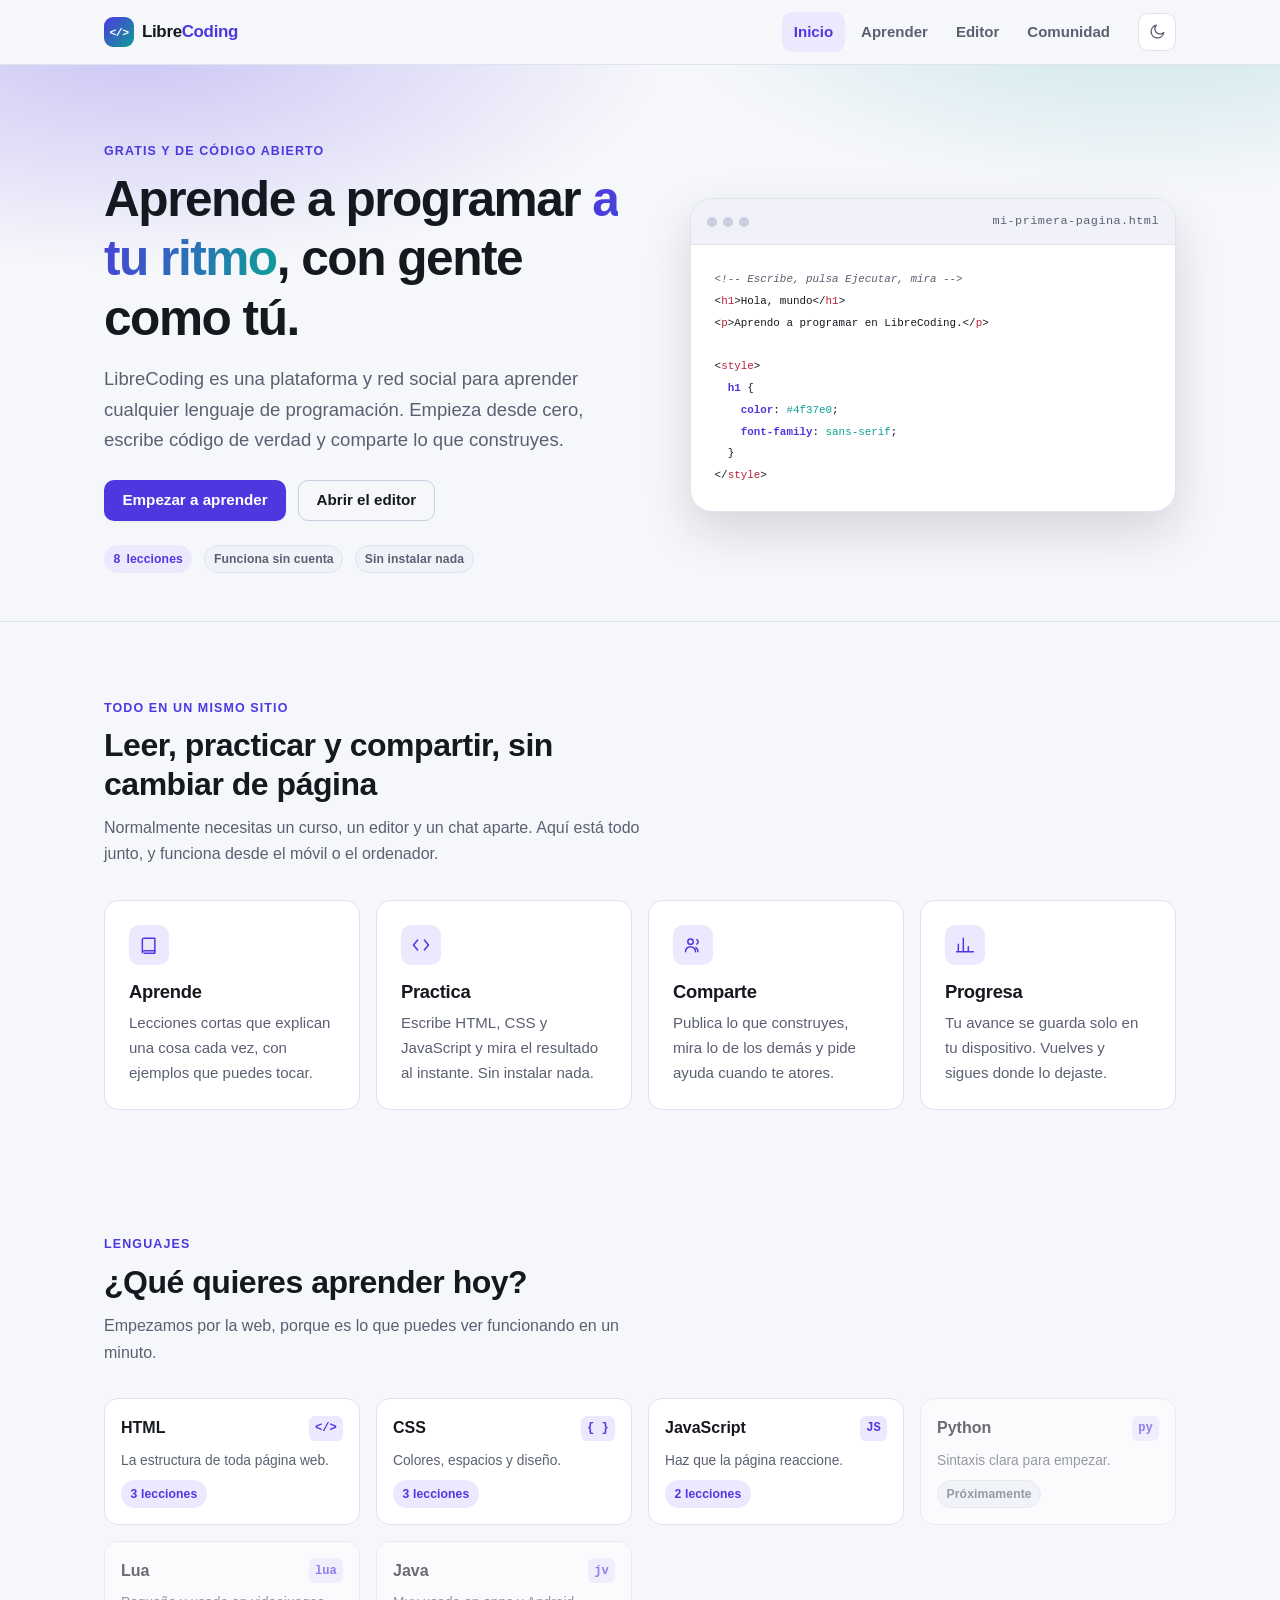
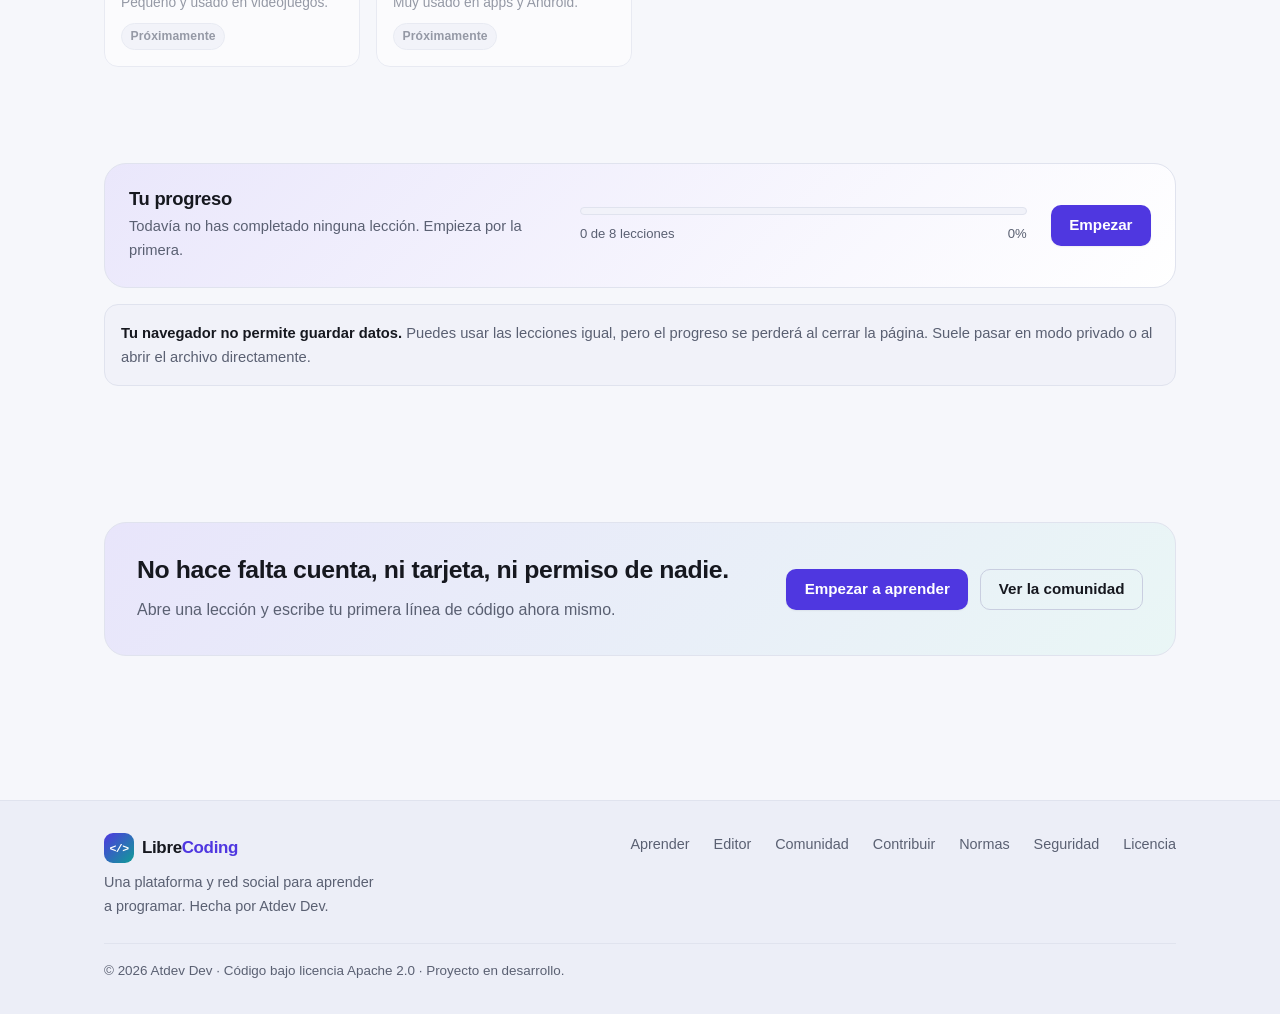
==== index.html @ 4e82c462 "update" ====
<!DOCTYPE html>
<html lang="es" data-theme="light">
<head>
<meta charset="utf-8">
<meta name="viewport" content="width=device-width, initial-scale=1">
<title>LibreCoding — Aprende a programar gratis</title>
<meta name="description" content="LibreCoding es una plataforma y red social gratuita para aprender a programar desde cero. Lecciones, editor de código y comunidad. Código abierto bajo licencia Apache 2.0.">
<meta name="theme-color" content="#4f37e0">
<link rel="stylesheet" href="assets/css/base.css">
<link rel="stylesheet" href="assets/css/pages.css">
</head>
<body>
<a class="skip-link" href="#main">Saltar al contenido</a>

<header class="site-header">
  <div class="wrap header-inner">
    <a class="brand" href="index.html">
      <span class="brand-mark" aria-hidden="true">&lt;/&gt;</span>
      <span class="brand-name">Libre<span>Coding</span></span>
    </a>

    <button class="nav-toggle" type="button" data-nav-toggle aria-expanded="false" aria-controls="site-nav" aria-label="Abrir menú">
      <svg width="20" height="20" viewBox="0 0 24 24" fill="none" stroke="currentColor" stroke-width="1.8" stroke-linecap="round" aria-hidden="true">
        <path d="M4 7h16M4 12h16M4 17h16"/>
      </svg>
    </button>

    <nav class="site-nav" id="site-nav" aria-label="Principal">
      <ul>
        <li><a href="index.html" aria-current="page">Inicio</a></li>
        <li><a href="aprender.html">Aprender</a></li>
        <li><a href="editor.html">Editor</a></li>
        <li><a href="comunidad.html">Comunidad</a></li>
      </ul>
    </nav>

    <button class="theme-toggle" type="button" data-theme-toggle aria-pressed="false" aria-label="Activar tema oscuro">
      <svg class="icon-moon" width="18" height="18" viewBox="0 0 24 24" fill="none" stroke="currentColor" stroke-width="1.8" stroke-linecap="round" stroke-linejoin="round" aria-hidden="true">
        <path d="M21 12.8A8.5 8.5 0 1 1 11.2 3a6.5 6.5 0 0 0 9.8 9.8z"/>
      </svg>
      <svg class="icon-sun" width="18" height="18" viewBox="0 0 24 24" fill="none" stroke="currentColor" stroke-width="1.8" stroke-linecap="round" aria-hidden="true">
        <circle cx="12" cy="12" r="4"/>
        <path d="M12 2v2M12 20v2M4.9 4.9l1.4 1.4M17.7 17.7l1.4 1.4M2 12h2M20 12h2M4.9 19.1l1.4-1.4M17.7 6.3l1.4-1.4"/>
      </svg>
    </button>
  </div>
</header>

<main id="main">

  <!-- ============ HERO ============ -->
  <section class="hero">
    <div class="wrap hero-inner">
      <div>
        <span class="eyebrow">Gratis y de código abierto</span>
        <h1>Aprende a programar <em>a tu ritmo</em>, con gente como tú.</h1>
        <p class="hero-lead">
          LibreCoding es una plataforma y red social para aprender cualquier lenguaje
          de programación. Empieza desde cero, escribe código de verdad y comparte lo
          que construyes.
        </p>

        <div class="btn-row">
          <a class="btn btn--primary" href="aprender.html">Empezar a aprender</a>
          <a class="btn btn--ghost" href="editor.html">Abrir el editor</a>
        </div>

        <div class="hero-meta">
          <span class="badge badge--brand"><span data-lesson-count>6</span> lecciones</span>
          <span class="badge">Funciona sin cuenta</span>
          <span class="badge">Sin instalar nada</span>
        </div>
      </div>

      <div class="code-card" aria-hidden="true">
        <div class="code-card-bar">
          <i></i><i></i><i></i>
          <span>mi-primera-pagina.html</span>
        </div>
        <pre><code><span class="tok-com">&lt;!-- Escribe, pulsa Ejecutar, mira --&gt;</span>
&lt;<span class="tok-tag">h1</span>&gt;Hola, mundo&lt;/<span class="tok-tag">h1</span>&gt;
&lt;<span class="tok-tag">p</span>&gt;Aprendo a programar en LibreCoding.&lt;/<span class="tok-tag">p</span>&gt;

&lt;<span class="tok-tag">style</span>&gt;
  <span class="tok-key">h1</span> {
    <span class="tok-key">color</span>: <span class="tok-str">#4f37e0</span>;
    <span class="tok-key">font-family</span>: <span class="tok-str">sans-serif</span>;
  }
&lt;/<span class="tok-tag">style</span>&gt;</code></pre>
      </div>
    </div>
  </section>

  <!-- ============ FEATURES ============ -->
  <section class="section">
    <div class="wrap">
      <div class="section-head">
        <span class="eyebrow">Todo en un mismo sitio</span>
        <h2>Leer, practicar y compartir, sin cambiar de página</h2>
        <p>
          Normalmente necesitas un curso, un editor y un chat aparte. Aquí está todo
          junto, y funciona desde el móvil o el ordenador.
        </p>
      </div>

      <div class="grid grid--4">
        <article class="feature">
          <div class="feature-icon" aria-hidden="true">
            <svg width="20" height="20" viewBox="0 0 24 24" fill="none" stroke="currentColor" stroke-width="1.8" stroke-linecap="round" stroke-linejoin="round">
              <path d="M4 19V6a2 2 0 0 1 2-2h13v15H6a2 2 0 0 0-2 2z"/><path d="M19 19v3H6"/>
            </svg>
          </div>
          <h3>Aprende</h3>
          <p>Lecciones cortas que explican una cosa cada vez, con ejemplos que puedes tocar.</p>
        </article>

        <article class="feature">
          <div class="feature-icon" aria-hidden="true">
            <svg width="20" height="20" viewBox="0 0 24 24" fill="none" stroke="currentColor" stroke-width="1.8" stroke-linecap="round" stroke-linejoin="round">
              <path d="m8 6-5 6 5 6M16 6l5 6-5 6"/>
            </svg>
          </div>
          <h3>Practica</h3>
          <p>Escribe HTML, CSS y JavaScript y mira el resultado al instante. Sin instalar nada.</p>
        </article>

        <article class="feature">
          <div class="feature-icon" aria-hidden="true">
            <svg width="20" height="20" viewBox="0 0 24 24" fill="none" stroke="currentColor" stroke-width="1.8" stroke-linecap="round" stroke-linejoin="round">
              <circle cx="9" cy="8" r="3.2"/><path d="M3 20a6 6 0 0 1 12 0"/><path d="M16.5 5.5a3 3 0 0 1 0 5.4"/><path d="M18 20a6 6 0 0 0-2.5-4.9"/>
            </svg>
          </div>
          <h3>Comparte</h3>
          <p>Publica lo que construyes, mira lo de los demás y pide ayuda cuando te atores.</p>
        </article>

        <article class="feature">
          <div class="feature-icon" aria-hidden="true">
            <svg width="20" height="20" viewBox="0 0 24 24" fill="none" stroke="currentColor" stroke-width="1.8" stroke-linecap="round" stroke-linejoin="round">
              <path d="M4 20V11M10 20V4M16 20v-6M22 20H2"/>
            </svg>
          </div>
          <h3>Progresa</h3>
          <p>Tu avance se guarda solo en tu dispositivo. Vuelves y sigues donde lo dejaste.</p>
        </article>
      </div>
    </div>
  </section>

  <!-- ============ LANGUAGES ============ -->
  <section class="section section--tight">
    <div class="wrap">
      <div class="section-head">
        <span class="eyebrow">Lenguajes</span>
        <h2>¿Qué quieres aprender hoy?</h2>
        <p>Empezamos por la web, porque es lo que puedes ver funcionando en un minuto.</p>
      </div>

      <div class="grid grid--3" id="lang-grid">
        <noscript>
          <p class="notice">
            <span><strong>Necesitas JavaScript</strong> para ver la lista de lenguajes y
            usar las lecciones. Actívalo en tu navegador y recarga la página.</span>
          </p>
        </noscript>
      </div>
    </div>
  </section>

  <!-- ============ PROGRESS ============ -->
  <section class="section section--tight">
    <div class="wrap">
      <div class="progress-card">
        <div class="progress-card-text">
          <h3 id="progress-title">Tu progreso</h3>
          <p id="progress-desc">Todavía no has completado ninguna lección. Empieza por la primera.</p>
        </div>
        <div class="progress-card-bar">
          <div class="progress">
            <div class="progress-fill" id="home-progress-fill"></div>
          </div>
          <p class="progress-label mb-0">
            <span id="home-progress-text">0 de 6 lecciones</span>
            <span id="home-progress-pct">0%</span>
          </p>
        </div>
        <a class="btn btn--primary" href="aprender.html" id="progress-cta">Empezar</a>
      </div>

      <p class="notice mt-4" data-storage-warning hidden>
        <span><strong>Tu navegador no permite guardar datos.</strong> Puedes usar las
        lecciones igual, pero el progreso se perderá al cerrar la página. Suele pasar en
        modo privado o al abrir el archivo directamente.</span>
      </p>
    </div>
  </section>

  <!-- ============ CTA ============ -->
  <section class="section">
    <div class="wrap">
      <div class="cta-band">
        <div>
          <h2 class="mt-0">No hace falta cuenta, ni tarjeta, ni permiso de nadie.</h2>
          <p class="mb-0">Abre una lección y escribe tu primera línea de código ahora mismo.</p>
        </div>
        <div class="btn-row">
          <a class="btn btn--primary" href="aprender.html">Empezar a aprender</a>
          <a class="btn btn--ghost" href="comunidad.html">Ver la comunidad</a>
        </div>
      </div>
    </div>
  </section>

</main>

<footer class="site-footer">
  <div class="wrap">
    <div class="footer-inner">
      <div class="footer-brand">
        <a class="brand" href="index.html">
          <span class="brand-mark" aria-hidden="true">&lt;/&gt;</span>
          <span class="brand-name">Libre<span>Coding</span></span>
        </a>
        <p>Una plataforma y red social para aprender a programar. Hecha por Atdev Dev.</p>
      </div>

      <ul class="footer-links">
        <li><a href="aprender.html">Aprender</a></li>
        <li><a href="editor.html">Editor</a></li>
        <li><a href="comunidad.html">Comunidad</a></li>
        <li><a href="CONTRIBUTING.md">Contribuir</a></li>
        <li><a href="CODE_OF_CONDUCT.md">Normas</a></li>
        <li><a href="SECURITY.md">Seguridad</a></li>
        <li><a href="LICENSE">Licencia</a></li>
      </ul>
    </div>

    <div class="footer-legal">
      <p>
        © <span data-year>2026</span> Atdev Dev · Código bajo licencia Apache 2.0 ·
        Proyecto en desarrollo.
      </p>
    </div>
  </div>
</footer>

<script src="assets/js/core.js"></script>
<script src="assets/js/lessons-data.js"></script>
<script src="assets/js/home.js"></script>
</body>
</html>
---- assets/css/base.css ----
/* ============================================================
   LibreCoding — base.css
   Tokens, reset, typography, layout and shared components.
   No build step: edit and reload.
   ============================================================ */

/* ---------- Design tokens ---------- */
:root {
  color-scheme: light;

  --bg: #f6f7fb;
  --bg-soft: #eceef7;
  --surface: #ffffff;
  --surface-2: #f1f2f9;
  --text: #16181f;
  --text-muted: #5a6072;
  --border: #e0e3ee;
  --border-strong: #c9cee0;

  --brand: #4f37e0;
  --brand-strong: #3d26c9;
  --brand-soft: #ece9ff;
  --accent: #0f9e96;
  --accent-soft: #dff7f4;
  --warn: #a15c07;
  --warn-soft: #fdf1dc;
  --danger: #b81f38;
  --danger-soft: #fdeaed;

  --ring: rgba(79, 55, 224, 0.45);
  --shadow-sm: 0 1px 2px rgba(16, 18, 28, 0.06);
  --shadow: 0 6px 18px rgba(16, 18, 28, 0.08);
  --shadow-lg: 0 20px 48px rgba(16, 18, 28, 0.14);

  --r-xs: 6px;
  --r-sm: 10px;
  --r: 14px;
  --r-lg: 22px;
  --r-full: 999px;

  --font: -apple-system, BlinkMacSystemFont, "Segoe UI", Roboto, "Helvetica Neue",
    Arial, sans-serif;
  --font-mono: ui-monospace, SFMono-Regular, "SF Mono", Menlo, Consolas,
    "Liberation Mono", monospace;

  --wrap: 1120px;
  --header-h: 64px;

  --sp-1: 4px;
  --sp-2: 8px;
  --sp-3: 12px;
  --sp-4: 16px;
  --sp-5: 24px;
  --sp-6: 32px;
  --sp-7: 48px;
  --sp-8: 72px;
}

[data-theme="dark"] {
  color-scheme: dark;

  --bg: #0d0f15;
  --bg-soft: #12151d;
  --surface: #161a24;
  --surface-2: #1c212e;
  --text: #eceef6;
  --text-muted: #a2a9bd;
  --border: #28303f;
  --border-strong: #3a4356;

  --brand: #8e7dff;
  --brand-strong: #a79aff;
  --brand-soft: #211d3d;
  --accent: #3fdbd0;
  --accent-soft: #10302f;
  --warn: #e3ad5a;
  --warn-soft: #2d2415;
  --danger: #ff7d90;
  --danger-soft: #2e1620;

  --ring: rgba(142, 125, 255, 0.5);
  --shadow-sm: 0 1px 2px rgba(0, 0, 0, 0.4);
  --shadow: 0 8px 24px rgba(0, 0, 0, 0.45);
  --shadow-lg: 0 24px 56px rgba(0, 0, 0, 0.55);
}

/* ---------- Reset ---------- */
*,
*::before,
*::after {
  box-sizing: border-box;
}

html {
  -webkit-text-size-adjust: 100%;
  scroll-behavior: smooth;
  scroll-padding-top: calc(var(--header-h) + 16px);
}

body {
  margin: 0;
  background: var(--bg);
  color: var(--text);
  font-family: var(--font);
  font-size: 16px;
  line-height: 1.65;
  -webkit-font-smoothing: antialiased;
  text-rendering: optimizeLegibility;
}

img,
svg,
iframe {
  max-width: 100%;
}

button,
input,
select,
textarea {
  font: inherit;
  color: inherit;
}

h1,
h2,
h3,
h4 {
  line-height: 1.2;
  margin: 0 0 var(--sp-3);
  letter-spacing: -0.015em;
  font-weight: 750;
}

h1 {
  font-size: clamp(2rem, 1.3rem + 2.6vw, 3.1rem);
  letter-spacing: -0.03em;
}

h2 {
  font-size: clamp(1.4rem, 1.1rem + 1.2vw, 2rem);
}

h3 {
  font-size: 1.15rem;
}

p {
  margin: 0 0 var(--sp-4);
}

a {
  color: var(--brand);
  text-decoration-thickness: 1px;
  text-underline-offset: 2px;
}

a:hover {
  color: var(--brand-strong);
}

hr {
  border: 0;
  border-top: 1px solid var(--border);
  margin: var(--sp-6) 0;
}

code,
kbd,
pre,
samp {
  font-family: var(--font-mono);
  font-size: 0.9em;
}

:not(pre) > code {
  background: var(--surface-2);
  border: 1px solid var(--border);
  border-radius: var(--r-xs);
  padding: 0.1em 0.35em;
}

/* ---------- Focus / accessibility ---------- */
:focus-visible {
  outline: 3px solid var(--ring);
  outline-offset: 2px;
  border-radius: var(--r-xs);
}

.sr-only {
  position: absolute;
  width: 1px;
  height: 1px;
  padding: 0;
  margin: -1px;
  overflow: hidden;
  clip: rect(0 0 0 0);
  clip-path: inset(50%);
  white-space: nowrap;
  border: 0;
}

.skip-link {
  position: absolute;
  left: 50%;
  top: 0;
  transform: translate(-50%, -120%);
  z-index: 100;
  background: var(--brand);
  color: #fff;
  padding: var(--sp-3) var(--sp-5);
  border-radius: 0 0 var(--r) var(--r);
  text-decoration: none;
  font-weight: 650;
  transition: transform 0.18s ease;
}

.skip-link:focus {
  transform: translate(-50%, 0);
  color: #fff;
}

/* ---------- Layout ---------- */
.wrap {
  width: 100%;
  max-width: var(--wrap);
  margin-inline: auto;
  padding-inline: var(--sp-5);
}

.section {
  padding-block: var(--sp-8);
}

.section--tight {
  padding-block: var(--sp-7);
}

.section-head {
  max-width: 62ch;
  margin-bottom: var(--sp-6);
}

.section-head p {
  color: var(--text-muted);
  margin-bottom: 0;
}

.eyebrow {
  display: inline-block;
  font-size: 0.78rem;
  font-weight: 700;
  letter-spacing: 0.09em;
  text-transform: uppercase;
  color: var(--brand);
  margin-bottom: var(--sp-2);
}

/* ---------- Header ---------- */
.site-header {
  position: sticky;
  top: 0;
  z-index: 50;
  background: color-mix(in srgb, var(--bg) 88%, transparent);
  backdrop-filter: blur(12px);
  border-bottom: 1px solid var(--border);
}

.header-inner {
  display: flex;
  align-items: center;
  gap: var(--sp-4);
  min-height: var(--header-h);
}

.brand {
  display: inline-flex;
  align-items: center;
  gap: var(--sp-2);
  font-weight: 800;
  font-size: 1.06rem;
  color: var(--text);
  text-decoration: none;
  letter-spacing: -0.02em;
  flex-shrink: 0;
}

.brand:hover {
  color: var(--text);
}

.brand-mark {
  display: grid;
  place-items: center;
  width: 30px;
  height: 30px;
  border-radius: 9px;
  background: linear-gradient(135deg, var(--brand), var(--accent));
  color: #fff;
  font-family: var(--font-mono);
  font-size: 0.72rem;
  font-weight: 700;
  letter-spacing: -0.05em;
}

.brand-name span {
  color: var(--brand);
}

.site-nav {
  margin-left: auto;
}

.site-nav ul {
  display: flex;
  align-items: center;
  gap: var(--sp-1);
  list-style: none;
  margin: 0;
  padding: 0;
}

.site-nav a {
  display: inline-block;
  padding: var(--sp-2) var(--sp-3);
  border-radius: var(--r-sm);
  color: var(--text-muted);
  text-decoration: none;
  font-size: 0.94rem;
  font-weight: 550;
  transition: background 0.15s ease, color 0.15s ease;
}

.site-nav a:hover {
  background: var(--surface-2);
  color: var(--text);
}

.site-nav a[aria-current="page"] {
  color: var(--brand);
  background: var(--brand-soft);
  font-weight: 650;
}

.nav-toggle {
  display: none;
  align-items: center;
  justify-content: center;
  width: 40px;
  height: 40px;
  border: 1px solid var(--border);
  border-radius: var(--r-sm);
  background: var(--surface);
  cursor: pointer;
  margin-left: auto;
}

.theme-toggle {
  display: grid;
  place-items: center;
  width: 38px;
  height: 38px;
  flex-shrink: 0;
  border: 1px solid var(--border);
  border-radius: var(--r-sm);
  background: var(--surface);
  color: var(--text-muted);
  cursor: pointer;
  transition: background 0.15s ease, color 0.15s ease;
}

.theme-toggle:hover {
  background: var(--surface-2);
  color: var(--text);
}
/* Theme toggle icons: show moon in light mode, sun in dark mode. */
[data-theme-toggle] .icon-sun {
  display: none;
}

[data-theme="dark"] [data-theme-toggle] .icon-sun {
  display: block;
}

[data-theme="dark"] [data-theme-toggle] .icon-moon {
  display: none;
}

/* ---------- Buttons ---------- */
.btn {
  display: inline-flex;
  align-items: center;
  justify-content: center;
  gap: var(--sp-2);
  padding: 0.62em 1.15em;
  border: 1px solid transparent;
  border-radius: var(--r-sm);
  background: var(--surface);
  color: var(--text);
  font-size: 0.95rem;
  font-weight: 650;
  line-height: 1.35;
  text-decoration: none;
  cursor: pointer;
  transition: transform 0.12s ease, background 0.15s ease, box-shadow 0.15s ease,
    border-color 0.15s ease;
  white-space: nowrap;
}

.btn:hover {
  transform: translateY(-1px);
}

.btn:active {
  transform: translateY(0);
}

.btn--primary {
  background: var(--brand);
  color: #fff;
  box-shadow: var(--shadow-sm);
}

.btn--primary:hover {
  background: var(--brand-strong);
  color: #fff;
  box-shadow: var(--shadow);
}

.btn--ghost {
  background: transparent;
  border-color: var(--border-strong);
  color: var(--text);
}

.btn--ghost:hover {
  background: var(--surface-2);
  color: var(--text);
}

.btn--quiet {
  background: transparent;
  color: var(--text-muted);
  padding-inline: var(--sp-2);
}

.btn--quiet:hover {
  background: var(--surface-2);
  color: var(--text);
}

.btn--sm {
  font-size: 0.86rem;
  padding: 0.42em 0.8em;
}

.btn[disabled] {
  opacity: 0.55;
  cursor: not-allowed;
  transform: none !important;
}

.btn-row {
  display: flex;
  flex-wrap: wrap;
  gap: var(--sp-3);
}

/* ---------- Badges / pills ---------- */
.badge {
  display: inline-flex;
  align-items: center;
  gap: 6px;
  padding: 0.22em 0.7em;
  border-radius: var(--r-full);
  background: var(--surface-2);
  border: 1px solid var(--border);
  color: var(--text-muted);
  font-size: 0.76rem;
  font-weight: 650;
  letter-spacing: 0.01em;
  white-space: nowrap;
}

.badge--brand {
  background: var(--brand-soft);
  border-color: transparent;
  color: var(--brand);
}

.badge--accent {
  background: var(--accent-soft);
  border-color: transparent;
  color: var(--accent);
}

.badge--warn {
  background: var(--warn-soft);
  border-color: transparent;
  color: var(--warn);
}

.badge--danger {
  background: var(--danger-soft);
  border-color: transparent;
  color: var(--danger);
}

/* ---------- Cards ---------- */
.card {
  background: var(--surface);
  border: 1px solid var(--border);
  border-radius: var(--r);
  box-shadow: var(--shadow-sm);
}

.card--pad {
  padding: var(--sp-5);
}

.grid {
  display: grid;
  gap: var(--sp-4);
}

.grid--2 {
  grid-template-columns: repeat(auto-fit, minmax(260px, 1fr));
}

.grid--3 {
  grid-template-columns: repeat(auto-fit, minmax(240px, 1fr));
}

.grid--4 {
  grid-template-columns: repeat(auto-fit, minmax(210px, 1fr));
}

/* ---------- Notice / callout ---------- */
.notice {
  display: flex;
  gap: var(--sp-3);
  padding: var(--sp-4);
  border-radius: var(--r);
  background: var(--surface-2);
  border: 1px solid var(--border);
  font-size: 0.92rem;
  color: var(--text-muted);
}

.notice strong {
  color: var(--text);
}

.notice--warn {
  background: var(--warn-soft);
  border-color: color-mix(in srgb, var(--warn) 30%, transparent);
  color: var(--warn);
}

.notice--warn strong {
  color: var(--warn);
}

.notice p:last-child {
  margin-bottom: 0;
}

/* ---------- Form controls ---------- */
.field {
  display: block;
  margin-bottom: var(--sp-4);
}

.field > span {
  display: block;
  font-size: 0.86rem;
  font-weight: 650;
  margin-bottom: var(--sp-2);
  color: var(--text-muted);
}

input[type="text"],
input[type="search"],
textarea,
select {
  width: 100%;
  padding: 0.6em 0.75em;
  background: var(--surface);
  border: 1px solid var(--border-strong);
  border-radius: var(--r-sm);
  color: var(--text);
  transition: border-color 0.15s ease, box-shadow 0.15s ease;
}

input[type="text"]:focus,
input[type="search"]:focus,
textarea:focus,
select:focus {
  outline: none;
  border-color: var(--brand);
  box-shadow: 0 0 0 3px var(--ring);
}

textarea {
  resize: vertical;
  min-height: 96px;
  line-height: 1.55;
}

/* ---------- Footer ---------- */
.site-footer {
  margin-top: var(--sp-8);
  padding-block: var(--sp-6);
  border-top: 1px solid var(--border);
  background: var(--bg-soft);
  color: var(--text-muted);
  font-size: 0.9rem;
}

.footer-inner {
  display: flex;
  flex-wrap: wrap;
  gap: var(--sp-4) var(--sp-6);
  align-items: flex-start;
  justify-content: space-between;
}

.footer-brand {
  max-width: 34ch;
}

.footer-brand p {
  margin: var(--sp-2) 0 0;
}

.footer-links {
  display: flex;
  flex-wrap: wrap;
  gap: var(--sp-2) var(--sp-5);
  list-style: none;
  margin: 0;
  padding: 0;
}

.footer-links a {
  color: var(--text-muted);
  text-decoration: none;
}

.footer-links a:hover {
  color: var(--brand);
  text-decoration: underline;
}

.footer-legal {
  margin-top: var(--sp-5);
  padding-top: var(--sp-4);
  border-top: 1px solid var(--border);
  font-size: 0.84rem;
}

.footer-legal p {
  margin: 0;
}

/* ---------- Utilities ---------- */
.muted {
  color: var(--text-muted);
}

.text-sm {
  font-size: 0.88rem;
}

.mt-0 {
  margin-top: 0;
}

.mb-0 {
  margin-bottom: 0;
}
.mt-4 {
  margin-top: var(--sp-4);
}

.stack > * + * {
  margin-top: var(--sp-4);
}

/* ---------- Responsive ---------- */
@media (max-width: 780px) {
  .nav-toggle {
    display: grid;
  }

  .site-nav {
    position: absolute;
    top: 100%;
    left: 0;
    right: 0;
    margin: 0;
    padding: var(--sp-3) var(--sp-5) var(--sp-5);
    background: var(--surface);
    border-bottom: 1px solid var(--border);
    box-shadow: var(--shadow);
    display: none;
  }

  .site-nav.is-open {
    display: block;
  }

  .site-nav ul {
    flex-direction: column;
    align-items: stretch;
    gap: var(--sp-1);
  }

  .site-nav a {
    padding: var(--sp-3);
    font-size: 1rem;
  }

  .theme-toggle {
    margin-left: 0;
  }

  .section {
    padding-block: var(--sp-7);
  }
}

@media (prefers-reduced-motion: reduce) {
  html {
    scroll-behavior: auto;
  }

  *,
  *::before,
  *::after {
    animation-duration: 0.001ms !important;
    animation-iteration-count: 1 !important;
    transition-duration: 0.001ms !important;
  }

  .btn:hover {
    transform: none;
  }
}
---- assets/css/pages.css ----
/* ============================================================
   LibreCoding — pages.css
   Page-specific layout: home, learn, playground, community.
   Depends on base.css (tokens and shared components).
   ============================================================ */

/* ============================================================
   HOME — hero
   ============================================================ */
.hero {
  position: relative;
  overflow: hidden;
  padding-block: var(--sp-8) var(--sp-7);
  border-bottom: 1px solid var(--border);
}

.hero::before {
  content: "";
  position: absolute;
  inset: -40% -20% auto;
  height: 620px;
  background: radial-gradient(
      42% 52% at 22% 32%,
      color-mix(in srgb, var(--brand) 26%, transparent),
      transparent 70%
    ),
    radial-gradient(
      38% 48% at 78% 22%,
      color-mix(in srgb, var(--accent) 22%, transparent),
      transparent 72%
    );
  pointer-events: none;
  z-index: 0;
}

.hero-inner {
  position: relative;
  z-index: 1;
  display: grid;
  grid-template-columns: minmax(0, 1.05fr) minmax(0, 0.95fr);
  gap: var(--sp-7);
  align-items: center;
}

.hero h1 {
  margin-bottom: var(--sp-4);
}

.hero h1 em {
  font-style: normal;
  background: linear-gradient(100deg, var(--brand), var(--accent));
  -webkit-background-clip: text;
  background-clip: text;
  color: transparent;
}

.hero-lead {
  font-size: clamp(1rem, 0.95rem + 0.35vw, 1.16rem);
  color: var(--text-muted);
  max-width: 54ch;
  margin-bottom: var(--sp-5);
}

.hero-meta {
  display: flex;
  flex-wrap: wrap;
  gap: var(--sp-2) var(--sp-3);
  margin-top: var(--sp-5);
}

/* Code card decoration */
.code-card {
  background: var(--surface);
  border: 1px solid var(--border);
  border-radius: var(--r-lg);
  box-shadow: var(--shadow-lg);
  overflow: hidden;
  font-family: var(--font-mono);
  font-size: 0.84rem;
  line-height: 1.8;
}

.code-card-bar {
  display: flex;
  align-items: center;
  gap: 6px;
  padding: var(--sp-3) var(--sp-4);
  background: var(--surface-2);
  border-bottom: 1px solid var(--border);
}

.code-card-bar i {
  width: 10px;
  height: 10px;
  border-radius: 50%;
  background: var(--border-strong);
}

.code-card-bar span {
  margin-left: auto;
  font-size: 0.74rem;
  color: var(--text-muted);
  letter-spacing: 0.04em;
}

.code-card pre {
  margin: 0;
  padding: var(--sp-5);
  overflow-x: auto;
  color: var(--text);
}

.tok-key {
  color: var(--brand);
  font-weight: 650;
}

.tok-str {
  color: var(--accent);
}

.tok-com {
  color: var(--text-muted);
  font-style: italic;
}

.tok-tag {
  color: var(--danger);
}

/* ============================================================
   HOME — features and languages
   ============================================================ */
.feature {
  padding: var(--sp-5);
  background: var(--surface);
  border: 1px solid var(--border);
  border-radius: var(--r);
  transition: transform 0.16s ease, box-shadow 0.16s ease,
    border-color 0.16s ease;
}

.feature:hover {
  transform: translateY(-2px);
  box-shadow: var(--shadow);
  border-color: var(--border-strong);
}

.feature-icon {
  display: grid;
  place-items: center;
  width: 40px;
  height: 40px;
  border-radius: var(--r-sm);
  background: var(--brand-soft);
  color: var(--brand);
  margin-bottom: var(--sp-4);
  font-size: 1.1rem;
}

.feature h3 {
  margin-bottom: var(--sp-2);
}

.feature p {
  margin: 0;
  color: var(--text-muted);
  font-size: 0.94rem;
}

.lang-card {
  display: flex;
  flex-direction: column;
  gap: var(--sp-2);
  padding: var(--sp-4);
  background: var(--surface);
  border: 1px solid var(--border);
  border-radius: var(--r);
  text-decoration: none;
  color: var(--text);
  transition: border-color 0.16s ease, box-shadow 0.16s ease,
    transform 0.16s ease;
}

.lang-card:hover {
  color: var(--text);
  border-color: var(--brand);
  box-shadow: var(--shadow);
  transform: translateY(-2px);
}

.lang-card-top {
  display: flex;
  align-items: center;
  justify-content: space-between;
  gap: var(--sp-2);
}

.lang-name {
  font-weight: 700;
  font-size: 1rem;
}

.lang-sigil {
  font-family: var(--font-mono);
  font-size: 0.76rem;
  font-weight: 700;
  color: var(--brand);
  background: var(--brand-soft);
  padding: 0.2em 0.5em;
  border-radius: var(--r-xs);
}

.lang-card p {
  margin: 0;
  font-size: 0.86rem;
  color: var(--text-muted);
}

.lang-card.is-locked {
  opacity: 0.62;
  pointer-events: none;
}

/* Progress summary on home */
.progress-card {
  display: flex;
  flex-wrap: wrap;
  align-items: center;
  gap: var(--sp-5);
  padding: var(--sp-5);
  background: linear-gradient(
    135deg,
    color-mix(in srgb, var(--brand) 12%, var(--surface)),
    var(--surface)
  );
  border: 1px solid var(--border);
  border-radius: var(--r-lg);
}

.progress-card-text {
  flex: 1 1 240px;
}

.progress-card-text h3 {
  margin-bottom: var(--sp-1);
}

.progress-card-text p {
  margin: 0;
  color: var(--text-muted);
  font-size: 0.92rem;
}

/* ============================================================
   LEARN
   ============================================================ */
.learn-layout {
  display: grid;
  grid-template-columns: 300px minmax(0, 1fr);
  gap: var(--sp-6);
  align-items: start;
}

.lesson-sidebar {
  position: sticky;
  top: calc(var(--header-h) + var(--sp-4));
  max-height: calc(100vh - var(--header-h) - var(--sp-6));
  overflow-y: auto;
  padding: var(--sp-4);
  background: var(--surface);
  border: 1px solid var(--border);
  border-radius: var(--r);
}

.lesson-sidebar h2 {
  font-size: 0.78rem;
  text-transform: uppercase;
  letter-spacing: 0.08em;
  color: var(--text-muted);
  margin-bottom: var(--sp-3);
}

.lesson-group + .lesson-group {
  margin-top: var(--sp-5);
  padding-top: var(--sp-4);
  border-top: 1px solid var(--border);
}

.lesson-group-title {
  display: flex;
  align-items: center;
  justify-content: space-between;
  font-size: 0.8rem;
  font-weight: 750;
  color: var(--text);
  margin-bottom: var(--sp-2);
}

.lesson-list {
  list-style: none;
  margin: 0;
  padding: 0;
  display: grid;
  gap: 2px;
}

.lesson-list a {
  display: flex;
  align-items: center;
  gap: var(--sp-2);
  padding: var(--sp-2) var(--sp-3);
  border-radius: var(--r-sm);
  color: var(--text-muted);
  text-decoration: none;
  font-size: 0.9rem;
  line-height: 1.4;
  transition: background 0.14s ease, color 0.14s ease;
}

.lesson-list a:hover {
  background: var(--surface-2);
  color: var(--text);
}

.lesson-list a[aria-current="true"] {
  background: var(--brand-soft);
  color: var(--brand);
  font-weight: 650;
}

.lesson-check {
  display: grid;
  place-items: center;
  width: 17px;
  height: 17px;
  flex-shrink: 0;
  border-radius: 50%;
  border: 1.5px solid var(--border-strong);
  font-size: 0.62rem;
  color: transparent;
  line-height: 1;
}

.lesson-list a.is-done .lesson-check {
  background: var(--accent);
  border-color: var(--accent);
  color: #fff;
}

/* Lesson reading pane */
.lesson-pane {
  min-width: 0;
}

.lesson-header {
  padding-bottom: var(--sp-4);
  margin-bottom: var(--sp-5);
  border-bottom: 1px solid var(--border);
}

.lesson-header h1 {
  font-size: clamp(1.55rem, 1.2rem + 1.2vw, 2.1rem);
  margin-bottom: var(--sp-3);
}

.lesson-meta {
  display: flex;
  flex-wrap: wrap;
  gap: var(--sp-2);
  align-items: center;
}

.lesson-body {
  max-width: 68ch;
  font-size: 1.02rem;
}

.lesson-body h2 {
  font-size: 1.3rem;
  margin-top: var(--sp-6);
}

.lesson-body h3 {
  font-size: 1.06rem;
  margin-top: var(--sp-5);
}

.lesson-body ul,
.lesson-body ol {
  padding-left: 1.35em;
  margin: 0 0 var(--sp-4);
}

.lesson-body li {
  margin-bottom: var(--sp-2);
}

.lesson-body li::marker {
  color: var(--brand);
}

.code-block {
  position: relative;
  margin: 0 0 var(--sp-5);
  background: var(--surface-2);
  border: 1px solid var(--border);
  border-radius: var(--r-sm);
  overflow: hidden;
}

.code-block pre {
  margin: 0;
  padding: var(--sp-4);
  overflow-x: auto;
  font-size: 0.85rem;
  line-height: 1.7;
}

.callout {
  display: flex;
  gap: var(--sp-3);
  padding: var(--sp-4);
  margin: 0 0 var(--sp-5);
  border-radius: var(--r-sm);
  background: var(--accent-soft);
  border-left: 3px solid var(--accent);
  font-size: 0.95rem;
}

.callout strong {
  display: block;
  margin-bottom: 2px;
  color: var(--accent);
  font-size: 0.8rem;
  text-transform: uppercase;
  letter-spacing: 0.06em;
}

.callout p:last-child {
  margin-bottom: 0;
}

.challenge {
  padding: var(--sp-5);
  margin-top: var(--sp-6);
  border-radius: var(--r);
  background: var(--surface);
  border: 1px solid var(--brand);
  box-shadow: var(--shadow-sm);
}

.challenge h3 {
  margin-bottom: var(--sp-2);
}

.challenge p {
  color: var(--text-muted);
  font-size: 0.95rem;
}

.challenge .btn-row {
  margin-top: var(--sp-4);
}

.lesson-complete-bar {
  display: flex;
  flex-wrap: wrap;
  align-items: center;
  gap: var(--sp-3);
  margin-top: var(--sp-6);
  padding-top: var(--sp-5);
  border-top: 1px solid var(--border);
}

.lesson-nav {
  display: flex;
  justify-content: space-between;
  gap: var(--sp-3);
  margin-top: var(--sp-5);
  padding-top: var(--sp-5);
  border-top: 1px solid var(--border);
}

/* Progress bar */
.progress {
  width: 100%;
  height: 8px;
  border-radius: var(--r-full);
  background: var(--surface-2);
  overflow: hidden;
  border: 1px solid var(--border);
}

.progress-fill {
  height: 100%;
  width: 0;
  border-radius: var(--r-full);
  background: linear-gradient(90deg, var(--brand), var(--accent));
  transition: width 0.35s ease;
}

.progress-label {
  display: flex;
  justify-content: space-between;
  gap: var(--sp-2);
  font-size: 0.82rem;
  color: var(--text-muted);
  margin-top: var(--sp-2);
}

/* ============================================================
   PLAYGROUND
   ============================================================ */
.pg-shell {
  display: grid;
  grid-template-rows: auto minmax(0, 1fr);
  gap: var(--sp-4);
  height: calc(100vh - var(--header-h) - 2 * var(--sp-4));
  min-height: 520px;
}

.pg-toolbar {
  display: flex;
  flex-wrap: wrap;
  align-items: center;
  gap: var(--sp-2);
  padding: var(--sp-2) var(--sp-3);
  background: var(--surface);
  border: 1px solid var(--border);
  border-radius: var(--r);
  box-shadow: var(--shadow-sm);
}

.pg-toolbar .spacer {
  flex: 1 1 auto;
}

.pg-title {
  font-weight: 700;
  font-size: 0.92rem;
  padding-inline: var(--sp-1);
  white-space: nowrap;
}

.pg-tabs {
  display: flex;
  gap: 2px;
  padding: 3px;
  background: var(--surface-2);
  border-radius: var(--r-sm);
  border: 1px solid var(--border);
}

.pg-tab {
  appearance: none;
  border: 0;
  background: transparent;
  color: var(--text-muted);
  font-size: 0.85rem;
  font-weight: 650;
  padding: 0.35em 0.85em;
  border-radius: 7px;
  cursor: pointer;
  font-family: var(--font-mono);
  transition: background 0.14s ease, color 0.14s ease;
}

.pg-tab:hover {
  color: var(--text);
}

.pg-tab[aria-selected="true"] {
  background: var(--surface);
  color: var(--brand);
  box-shadow: var(--shadow-sm);
}

.pg-split {
  display: grid;
  grid-template-columns: minmax(0, 1fr) minmax(0, 1fr);
  gap: var(--sp-4);
  min-height: 0;
}

.pg-panel {
  display: flex;
  flex-direction: column;
  min-height: 0;
  background: var(--surface);
  border: 1px solid var(--border);
  border-radius: var(--r);
  overflow: hidden;
}

.pg-panel-head {
  display: flex;
  align-items: center;
  gap: var(--sp-2);
  padding: var(--sp-2) var(--sp-4);
  background: var(--surface-2);
  border-bottom: 1px solid var(--border);
  font-size: 0.78rem;
  font-weight: 700;
  letter-spacing: 0.06em;
  text-transform: uppercase;
  color: var(--text-muted);
  flex-shrink: 0;
}

.pg-panel-head .spacer {
  flex: 1;
}

.pg-editor-wrap {
  position: relative;
  flex: 1;
  min-height: 0;
  display: flex;
}

.pg-editor {
  flex: 1;
  width: 100%;
  border: 0;
  border-radius: 0;
  padding: var(--sp-4);
  background: var(--surface);
  color: var(--text);
  font-family: var(--font-mono);
  font-size: 0.86rem;
  line-height: 1.7;
  resize: none;
  tab-size: 2;
  min-height: 0;
  white-space: pre;
  overflow: auto;
}

.pg-editor:focus {
  outline: none;
  box-shadow: inset 0 0 0 2px var(--ring);
}

.pg-preview {
  flex: 1;
  width: 100%;
  min-height: 0;
  border: 0;
  background: #fff;
}

.pg-console {
  height: 132px;
  flex-shrink: 0;
  display: flex;
  flex-direction: column;
  border-top: 1px solid var(--border);
  background: var(--surface-2);
}

.pg-console-head {
  display: flex;
  align-items: center;
  gap: var(--sp-2);
  padding: var(--sp-1) var(--sp-3);
  font-size: 0.72rem;
  font-weight: 700;
  letter-spacing: 0.06em;
  text-transform: uppercase;
  color: var(--text-muted);
  border-bottom: 1px solid var(--border);
}

.pg-console-head button {
  margin-left: auto;
  appearance: none;
  background: none;
  border: 0;
  color: var(--text-muted);
  font-size: 0.72rem;
  text-transform: none;
  letter-spacing: 0;
  cursor: pointer;
  padding: 2px 6px;
  border-radius: var(--r-xs);
}

.pg-console-head button:hover {
  background: var(--surface);
  color: var(--text);
}

.pg-console-log {
  flex: 1;
  overflow-y: auto;
  padding: var(--sp-2) var(--sp-3);
  font-family: var(--font-mono);
  font-size: 0.8rem;
  line-height: 1.6;
}

.pg-console-line {
  display: flex;
  gap: var(--sp-2);
  padding: 1px 0;
  border-bottom: 1px solid color-mix(in srgb, var(--border) 50%, transparent);
  word-break: break-word;
}

.pg-console-line .lvl {
  flex-shrink: 0;
  width: 42px;
  color: var(--text-muted);
  text-transform: uppercase;
  font-size: 0.68rem;
  padding-top: 2px;
}

.pg-console-line[data-level="error"] {
  color: var(--danger);
}

.pg-console-line[data-level="warn"] {
  color: var(--warn);
}

.pg-console-empty {
  color: var(--text-muted);
  font-style: italic;
  font-family: var(--font);
  font-size: 0.84rem;
}

.pg-help {
  font-size: 0.84rem;
  color: var(--text-muted);
}

/* ============================================================
   COMMUNITY
   ============================================================ */
.feed-layout {
  display: grid;
  grid-template-columns: minmax(0, 1fr) 300px;
  gap: var(--sp-6);
  align-items: start;
}

.composer {
  padding: var(--sp-4);
  margin-bottom: var(--sp-5);
}

.composer-row {
  display: flex;
  gap: var(--sp-3);
  align-items: flex-start;
}

.composer textarea {
  min-height: 84px;
}

.composer-foot {
  display: flex;
  flex-wrap: wrap;
  align-items: center;
  gap: var(--sp-3);
  margin-top: var(--sp-3);
}

.composer-count {
  font-size: 0.8rem;
  color: var(--text-muted);
  font-variant-numeric: tabular-nums;
}

.composer-count.is-over {
  color: var(--danger);
  font-weight: 700;
}

.avatar {
  display: grid;
  place-items: center;
  width: 40px;
  height: 40px;
  flex-shrink: 0;
  border-radius: 50%;
  background: linear-gradient(135deg, var(--brand), var(--accent));
  color: #fff;
  font-weight: 750;
  font-size: 0.9rem;
  text-transform: uppercase;
  user-select: none;
}

.avatar--sm {
  width: 30px;
  height: 30px;
  font-size: 0.76rem;
}

.post {
  padding: var(--sp-4);
  margin-bottom: var(--sp-3);
}

.post-head {
  display: flex;
  align-items: center;
  gap: var(--sp-3);
  margin-bottom: var(--sp-3);
}

.post-author {
  font-weight: 700;
  font-size: 0.94rem;
  line-height: 1.3;
}

.post-sub {
  font-size: 0.78rem;
  color: var(--text-muted);
}

.post-body {
  margin: 0 0 var(--sp-3);
  white-space: pre-wrap;
  overflow-wrap: anywhere;
}

.post-code {
  margin: 0 0 var(--sp-3);
  padding: var(--sp-3);
  background: var(--surface-2);
  border: 1px solid var(--border);
  border-radius: var(--r-sm);
  font-family: var(--font-mono);
  font-size: 0.82rem;
  line-height: 1.6;
  overflow-x: auto;
}

.post-actions {
  display: flex;
  gap: var(--sp-1);
  margin: 0;
  padding: 0;
  list-style: none;
}

.post-actions button {
  appearance: none;
  background: none;
  border: 0;
  color: var(--text-muted);
  font-size: 0.84rem;
  font-weight: 600;
  padding: 0.3em 0.6em;
  border-radius: var(--r-xs);
  cursor: pointer;
  display: inline-flex;
  align-items: center;
  gap: 6px;
  transition: background 0.14s ease, color 0.14s ease;
}

.post-actions button:hover {
  background: var(--surface-2);
  color: var(--text);
}

.post-actions button[aria-pressed="true"] {
  color: var(--brand);
}

.feed-empty {
  padding: var(--sp-7) var(--sp-5);
  text-align: center;
  color: var(--text-muted);
}

.side-card {
  padding: var(--sp-4);
  margin-bottom: var(--sp-4);
}

.side-card h2 {
  font-size: 0.8rem;
  text-transform: uppercase;
  letter-spacing: 0.08em;
  color: var(--text-muted);
  margin-bottom: var(--sp-3);
}

.rules {
  margin: 0;
  padding-left: 1.15em;
  font-size: 0.88rem;
  color: var(--text-muted);
}

.rules li {
  margin-bottom: var(--sp-2);
}

.rules li::marker {
  color: var(--brand);
}

/* ============================================================
   Responsive
   ============================================================ */
@media (max-width: 980px) {
  .hero-inner {
    grid-template-columns: 1fr;
    gap: var(--sp-6);
  }

  .hero-inner > .code-card {
    order: 2;
  }

  .learn-layout,
  .feed-layout {
    grid-template-columns: 1fr;
  }

  .lesson-sidebar {
    position: static;
    max-height: none;
  }

  .pg-split {
    grid-template-columns: 1fr;
    grid-template-rows: minmax(220px, 1fr) minmax(220px, 1fr);
  }
}

@media (max-width: 780px) {
  .pg-shell {
    height: auto;
    min-height: 0;
  }

  .pg-split {
    grid-template-rows: 300px 320px;
  }

  .pg-console {
    height: 120px;
  }

  .pg-title {
    display: none;
  }

  .code-card pre {
    font-size: 0.76rem;
    padding: var(--sp-4);
  }

  .lesson-complete-bar .btn,
  .challenge .btn {
    width: 100%;
  }
}


/* ============================================================
   Shared blocks added with the pages
   ============================================================ */
.progress-card-bar {
  flex: 1 1 260px;
  min-width: 200px;
}

.cta-band {
  display: flex;
  flex-wrap: wrap;
  align-items: center;
  justify-content: space-between;
  gap: var(--sp-5);
  padding: var(--sp-6);
  border-radius: var(--r-lg);
  border: 1px solid var(--border);
  background: linear-gradient(
    135deg,
    color-mix(in srgb, var(--brand) 13%, var(--surface)),
    color-mix(in srgb, var(--accent) 9%, var(--surface))
  );
}

.cta-band h2 {
  font-size: clamp(1.15rem, 1rem + 0.7vw, 1.55rem);
}

.cta-band p {
  color: var(--text-muted);
}

.lang-card .badge {
  align-self: flex-start;
  margin-top: auto;
}

.lesson-sidebar-foot {
  margin-top: var(--sp-5);
  padding-top: var(--sp-3);
  border-top: 1px solid var(--border);
}

.lesson-count-line {
  display: flex;
  justify-content: space-between;
  gap: var(--sp-2);
  font-size: 0.78rem;
  color: var(--text-muted);
  margin-bottom: var(--sp-2);
}

/* Community additions */
.composer-row .composer-main {
  flex: 1;
  min-width: 0;
}

.composer-name {
  max-width: 220px;
}

.rules-intro {
  font-size: 0.88rem;
  color: var(--text-muted);
  margin-bottom: var(--sp-3);
}

.post-head .post-when {
  margin-left: auto;
  font-size: 0.76rem;
  color: var(--text-muted);
  white-space: nowrap;
}

.post-code-lang {
  display: block;
  font-family: var(--font);
  font-size: 0.7rem;
  font-weight: 700;
  letter-spacing: 0.06em;
  text-transform: uppercase;
  color: var(--text-muted);
  margin-bottom: var(--sp-1);
}

.feed-empty h3 {
  margin-bottom: var(--sp-2);
  color: var(--text);
}

/* Playground additions */
.pg-hint {
  font-size: 0.76rem;
  color: var(--text-muted);
  font-family: var(--font);
  text-transform: none;
  letter-spacing: 0;
}

.pg-editor-shell {
  display: flex;
  flex: 1;
  min-height: 0;
}

@media (max-width: 780px) {
  .cta-band {
    padding: var(--sp-5);
  }

  .composer-name {
    max-width: none;
  }
}
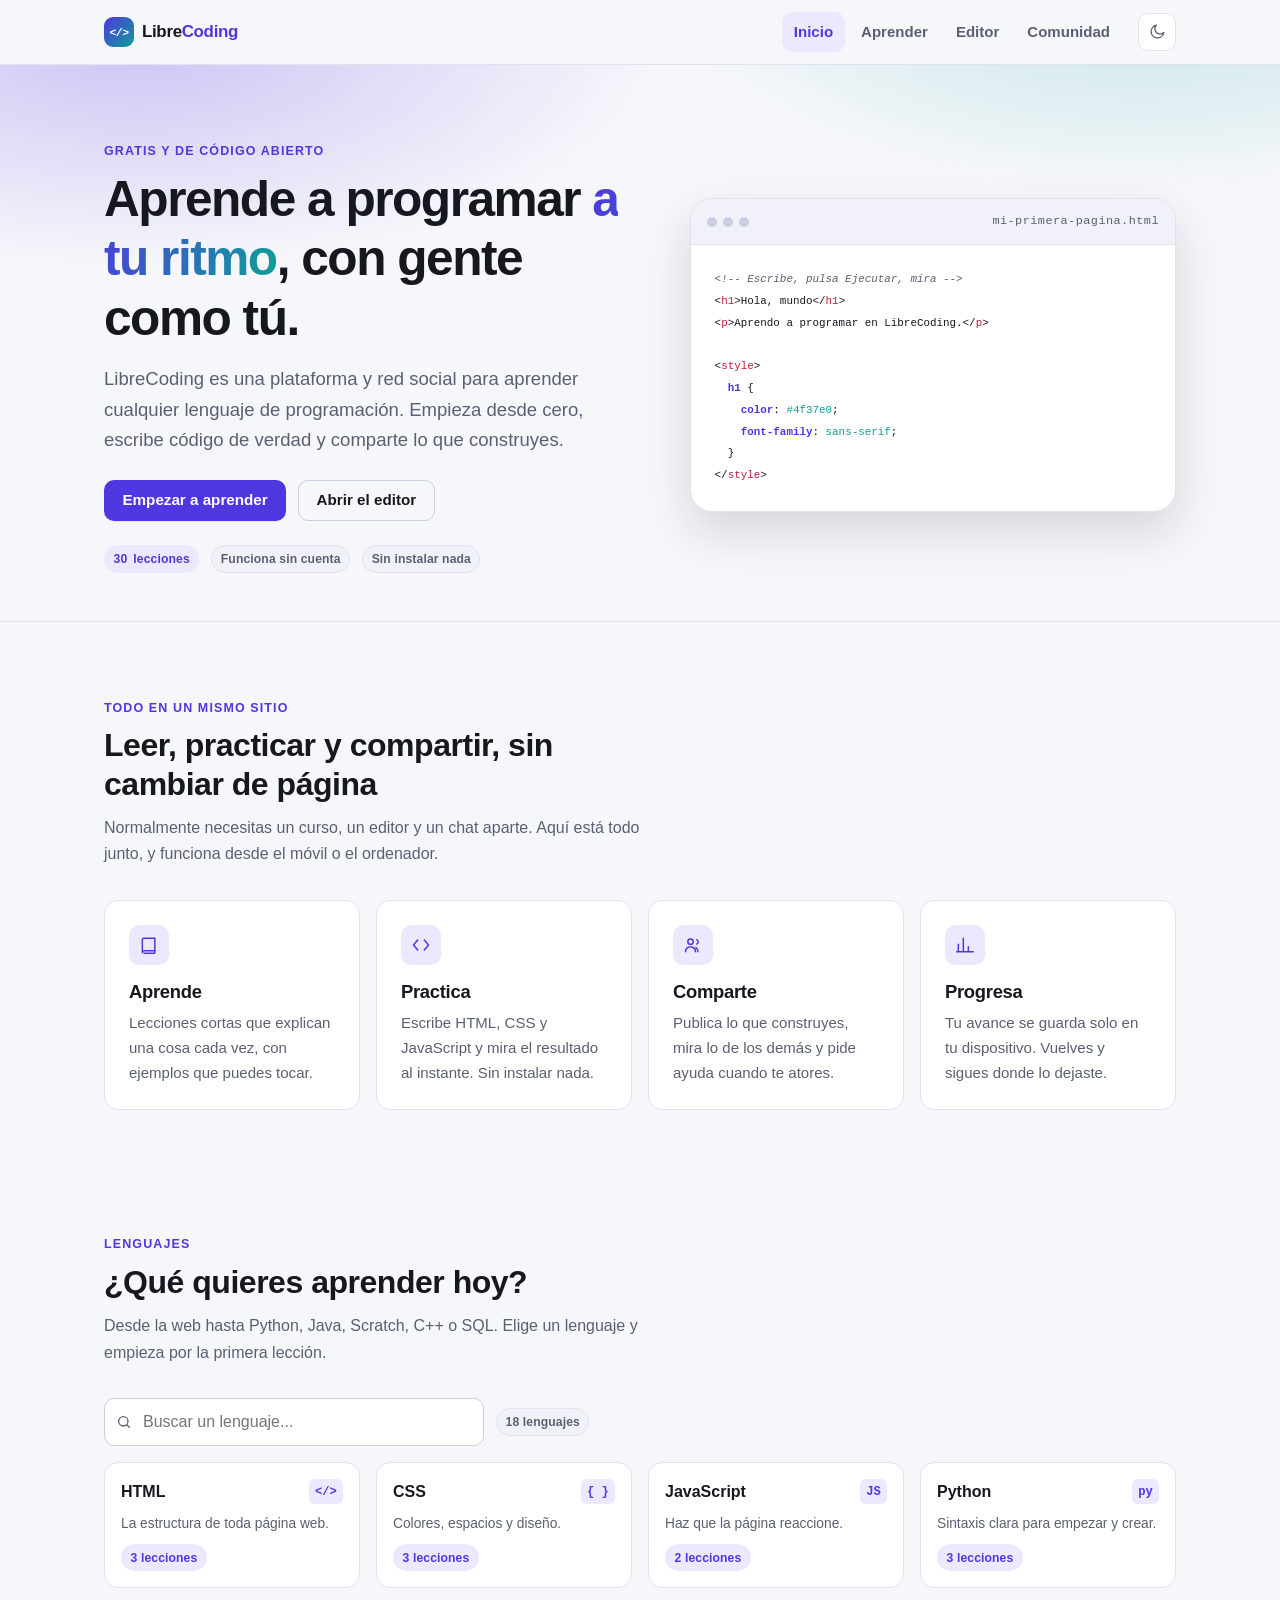
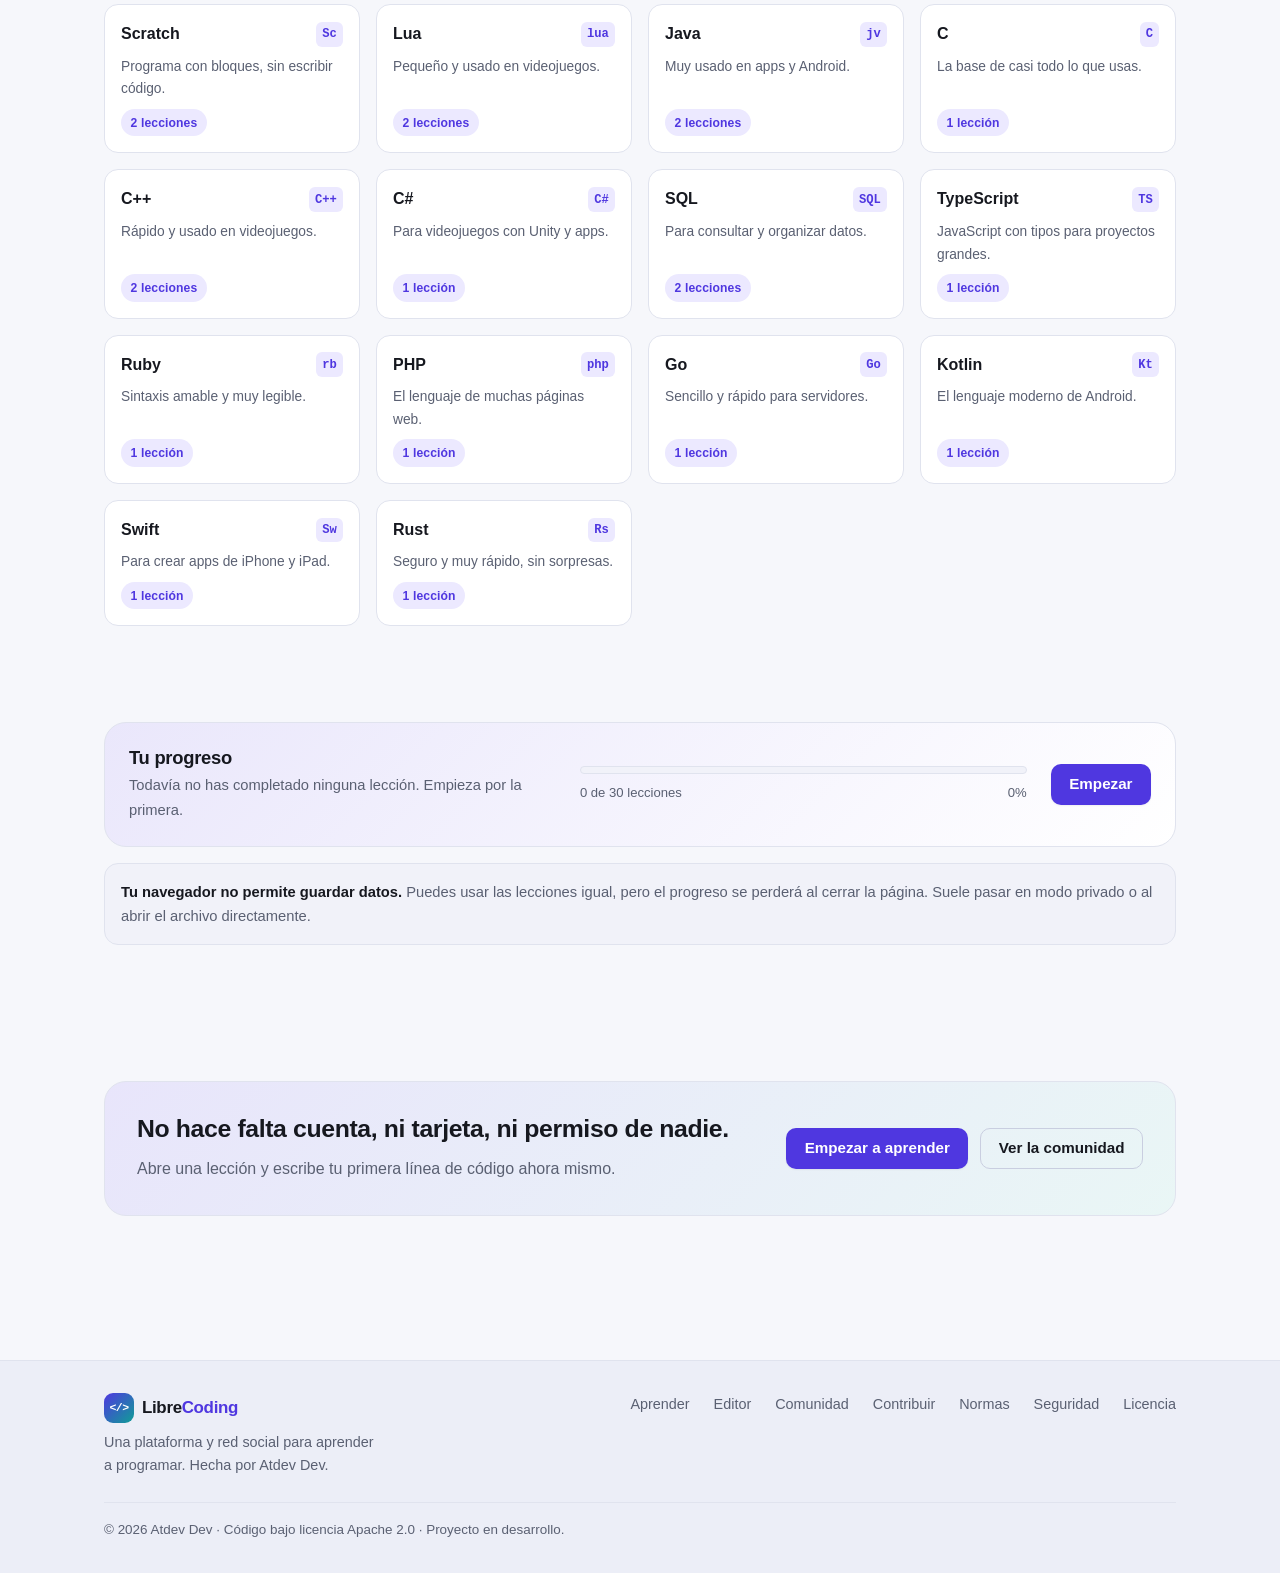
==== commit f92813fc: "Add multi-language courses and improve editor UI" ====
--- a/index.html
+++ b/index.html
@@ -66,7 +66,7 @@
         </div>
 
         <div class="hero-meta">
-          <span class="badge badge--brand"><span data-lesson-count>6</span> lecciones</span>
+          <span class="badge badge--brand"><span data-lesson-count>30</span> lecciones</span>
           <span class="badge">Funciona sin cuenta</span>
           <span class="badge">Sin instalar nada</span>
         </div>
@@ -153,7 +153,18 @@
       <div class="section-head">
         <span class="eyebrow">Lenguajes</span>
         <h2>¿Qué quieres aprender hoy?</h2>
-        <p>Empezamos por la web, porque es lo que puedes ver funcionando en un minuto.</p>
+        <p>Desde la web hasta Python, Java, Scratch, C++ o SQL. Elige un lenguaje y empieza por la primera lección.</p>
+      </div>
+
+      <div class="lang-toolbar">
+        <div class="lang-search-wrap">
+          <svg width="16" height="16" viewBox="0 0 24 24" fill="none" stroke="currentColor" stroke-width="2" stroke-linecap="round" aria-hidden="true">
+            <circle cx="11" cy="11" r="7"/><path d="m20 20-3.5-3.5"/>
+          </svg>
+          <label class="sr-only" for="lang-search">Buscar un lenguaje</label>
+          <input type="search" id="lang-search" placeholder="Buscar un lenguaje..." autocomplete="off">
+        </div>
+        <span class="badge" id="lang-count">18 lenguajes</span>
       </div>
 
       <div class="grid grid--3" id="lang-grid">
@@ -164,6 +175,10 @@
           </p>
         </noscript>
       </div>
+
+      <p class="lang-empty" id="lang-empty" hidden>
+        No encontramos ese lenguaje. Prueba con otro nombre, como Python, Java o SQL.
+      </p>
     </div>
   </section>
 
@@ -180,7 +195,7 @@
             <div class="progress-fill" id="home-progress-fill"></div>
           </div>
           <p class="progress-label mb-0">
-            <span id="home-progress-text">0 de 6 lecciones</span>
+            <span id="home-progress-text">0 de 30 lecciones</span>
             <span id="home-progress-pct">0%</span>
           </p>
         </div>
--- a/assets/css/pages.css
+++ b/assets/css/pages.css
@@ -1084,3 +1084,346 @@
     max-width: none;
   }
 }
+
+/* ============================================================
+   Page heroes, search and editor polish
+   ============================================================ */
+.page-hero {
+  display: flex;
+  flex-wrap: wrap;
+  align-items: flex-end;
+  justify-content: space-between;
+  gap: var(--sp-5);
+  padding-bottom: var(--sp-5);
+  margin-bottom: var(--sp-6);
+  border-bottom: 1px solid var(--border);
+}
+
+.page-hero-copy {
+  max-width: 66ch;
+}
+
+.page-hero h1 {
+  font-size: clamp(1.8rem, 1.4rem + 1.4vw, 2.55rem);
+  margin-bottom: var(--sp-3);
+}
+
+.page-lead {
+  max-width: 62ch;
+  margin-bottom: 0;
+  color: var(--text-muted);
+  font-size: 1.04rem;
+}
+
+.page-hero .hero-meta {
+  margin-top: var(--sp-4);
+}
+
+.editor-hero-note {
+  display: flex;
+  align-items: center;
+  gap: var(--sp-3);
+  max-width: 330px;
+  padding: var(--sp-4);
+  border: 1px solid color-mix(in srgb, var(--brand) 24%, var(--border));
+  border-radius: var(--r);
+  background: linear-gradient(135deg, var(--brand-soft), var(--surface));
+  box-shadow: var(--shadow-sm);
+}
+
+.editor-hero-note-icon {
+  display: grid;
+  place-items: center;
+  width: 42px;
+  height: 42px;
+  flex-shrink: 0;
+  border-radius: var(--r-sm);
+  background: var(--brand);
+  color: #fff;
+  font-family: var(--font-mono);
+  font-size: 0.8rem;
+  font-weight: 700;
+}
+
+.editor-hero-note strong {
+  display: block;
+  font-size: 0.86rem;
+}
+
+.editor-hero-note p {
+  margin: 2px 0 0;
+  color: var(--text-muted);
+  font-size: 0.84rem;
+  line-height: 1.5;
+}
+
+.learn-hero {
+  align-items: flex-start;
+}
+
+/* Home language search */
+.lang-toolbar {
+  display: flex;
+  flex-wrap: wrap;
+  align-items: center;
+  gap: var(--sp-3);
+  margin-bottom: var(--sp-4);
+}
+
+.lang-search-wrap {
+  position: relative;
+  flex: 1 1 260px;
+  max-width: 380px;
+}
+
+.lang-search-wrap svg {
+  position: absolute;
+  left: 12px;
+  top: 50%;
+  transform: translateY(-50%);
+  color: var(--text-muted);
+  pointer-events: none;
+}
+
+.lang-search-wrap input {
+  padding-left: 38px;
+  background: var(--surface);
+}
+
+.lang-empty {
+  margin: 0;
+  padding: var(--sp-5);
+  border: 1px dashed var(--border-strong);
+  border-radius: var(--r);
+  color: var(--text-muted);
+  text-align: center;
+}
+
+/* Learn search and lesson card */
+.lesson-search {
+  margin-bottom: var(--sp-3);
+}
+
+.lesson-search input {
+  padding-block: 0.45em;
+  font-size: 0.88rem;
+}
+
+.lesson-empty {
+  margin: 0;
+  padding: var(--sp-4) 0;
+  color: var(--text-muted);
+  font-size: 0.88rem;
+}
+
+.lesson-pane {
+  padding: clamp(var(--sp-4), 2.4vw, var(--sp-6));
+  background: var(--surface);
+  border: 1px solid var(--border);
+  border-radius: var(--r-lg);
+  box-shadow: var(--shadow-sm);
+}
+
+/* Editor chrome */
+.pg-shell {
+  height: clamp(520px, calc(100vh - 360px), 860px);
+}
+
+.pg-toolbar {
+  gap: var(--sp-3);
+  padding: var(--sp-2) var(--sp-3) var(--sp-2) var(--sp-4);
+}
+
+.pg-window {
+  display: flex;
+  gap: 5px;
+  flex-shrink: 0;
+}
+
+.pg-window i {
+  width: 9px;
+  height: 9px;
+  border-radius: 50%;
+  background: var(--border-strong);
+}
+
+.pg-window i:nth-child(1) {
+  background: #ff5f57;
+}
+
+.pg-window i:nth-child(2) {
+  background: #febc2e;
+}
+
+.pg-window i:nth-child(3) {
+  background: #28c840;
+}
+
+.pg-doc {
+  display: flex;
+  flex-direction: column;
+  min-width: 0;
+  line-height: 1.2;
+}
+
+.pg-subtitle {
+  color: var(--text-muted);
+  font-size: 0.68rem;
+  font-weight: 500;
+  white-space: nowrap;
+}
+
+.pg-dot {
+  display: inline-block;
+  width: 8px;
+  height: 8px;
+  flex-shrink: 0;
+  border-radius: 50%;
+  background: var(--text-muted);
+}
+
+.pg-dot--html {
+  background: #e44d26;
+}
+
+.pg-dot--css {
+  background: #264de4;
+}
+
+.pg-dot--js {
+  background: #e8c928;
+}
+
+.pg-dot--live {
+  background: #22c55e;
+  box-shadow: 0 0 0 3px color-mix(in srgb, #22c55e 20%, transparent);
+}
+
+.pg-tab {
+  display: inline-flex;
+  align-items: center;
+  gap: 6px;
+}
+
+.pg-file {
+  display: inline-flex;
+  align-items: center;
+  gap: var(--sp-2);
+  font-size: 0.8rem;
+  font-weight: 650;
+  letter-spacing: 0;
+  text-transform: none;
+}
+
+.pg-gutter {
+  flex-shrink: 0;
+  width: 46px;
+  padding: var(--sp-4) var(--sp-2) var(--sp-4) 0;
+  overflow: hidden;
+  border-right: 1px solid var(--border);
+  background: var(--surface-2);
+  color: var(--text-muted);
+  font-family: var(--font-mono);
+  font-size: 0.86rem;
+  line-height: 1.7;
+  text-align: right;
+  white-space: pre;
+  user-select: none;
+}
+
+.pg-statusbar {
+  display: flex;
+  align-items: center;
+  gap: var(--sp-3);
+  flex-shrink: 0;
+  padding: 5px var(--sp-3);
+  border-top: 1px solid var(--border);
+  background: var(--surface-2);
+  color: var(--text-muted);
+  font-family: var(--font-mono);
+  font-size: 0.7rem;
+}
+
+.pg-statusbar .spacer {
+  flex: 1;
+}
+
+.pg-tips {
+  display: grid;
+  grid-template-columns: repeat(auto-fit, minmax(220px, 1fr));
+  gap: var(--sp-3);
+  margin-top: var(--sp-4);
+}
+
+.pg-tip {
+  display: flex;
+  gap: var(--sp-3);
+  padding: var(--sp-4);
+  background: var(--surface);
+  border: 1px solid var(--border);
+  border-radius: var(--r);
+}
+
+.pg-tip-key {
+  display: grid;
+  place-items: center;
+  width: 26px;
+  height: 26px;
+  flex-shrink: 0;
+  border-radius: 50%;
+  background: var(--brand-soft);
+  color: var(--brand);
+  font-size: 0.76rem;
+  font-weight: 750;
+}
+
+.pg-tip strong {
+  display: block;
+  font-size: 0.88rem;
+}
+
+.pg-tip p {
+  margin: 2px 0 0;
+  color: var(--text-muted);
+  font-size: 0.82rem;
+  line-height: 1.55;
+}
+
+@media (max-width: 980px) {
+  .editor-hero-note {
+    width: 100%;
+    max-width: none;
+  }
+}
+
+@media (max-width: 780px) {
+  .page-hero {
+    margin-bottom: var(--sp-5);
+  }
+
+  .pg-shell {
+    height: auto;
+  }
+
+  .pg-window,
+  .pg-doc {
+    display: none;
+  }
+
+  .pg-gutter {
+    width: 38px;
+  }
+
+  .lesson-pane {
+    padding: var(--sp-4);
+  }
+}
+
+.lang-card[hidden],
+.lang-empty[hidden] {
+  display: none;
+}
+
+.pg-editor {
+  min-width: 0;
+}
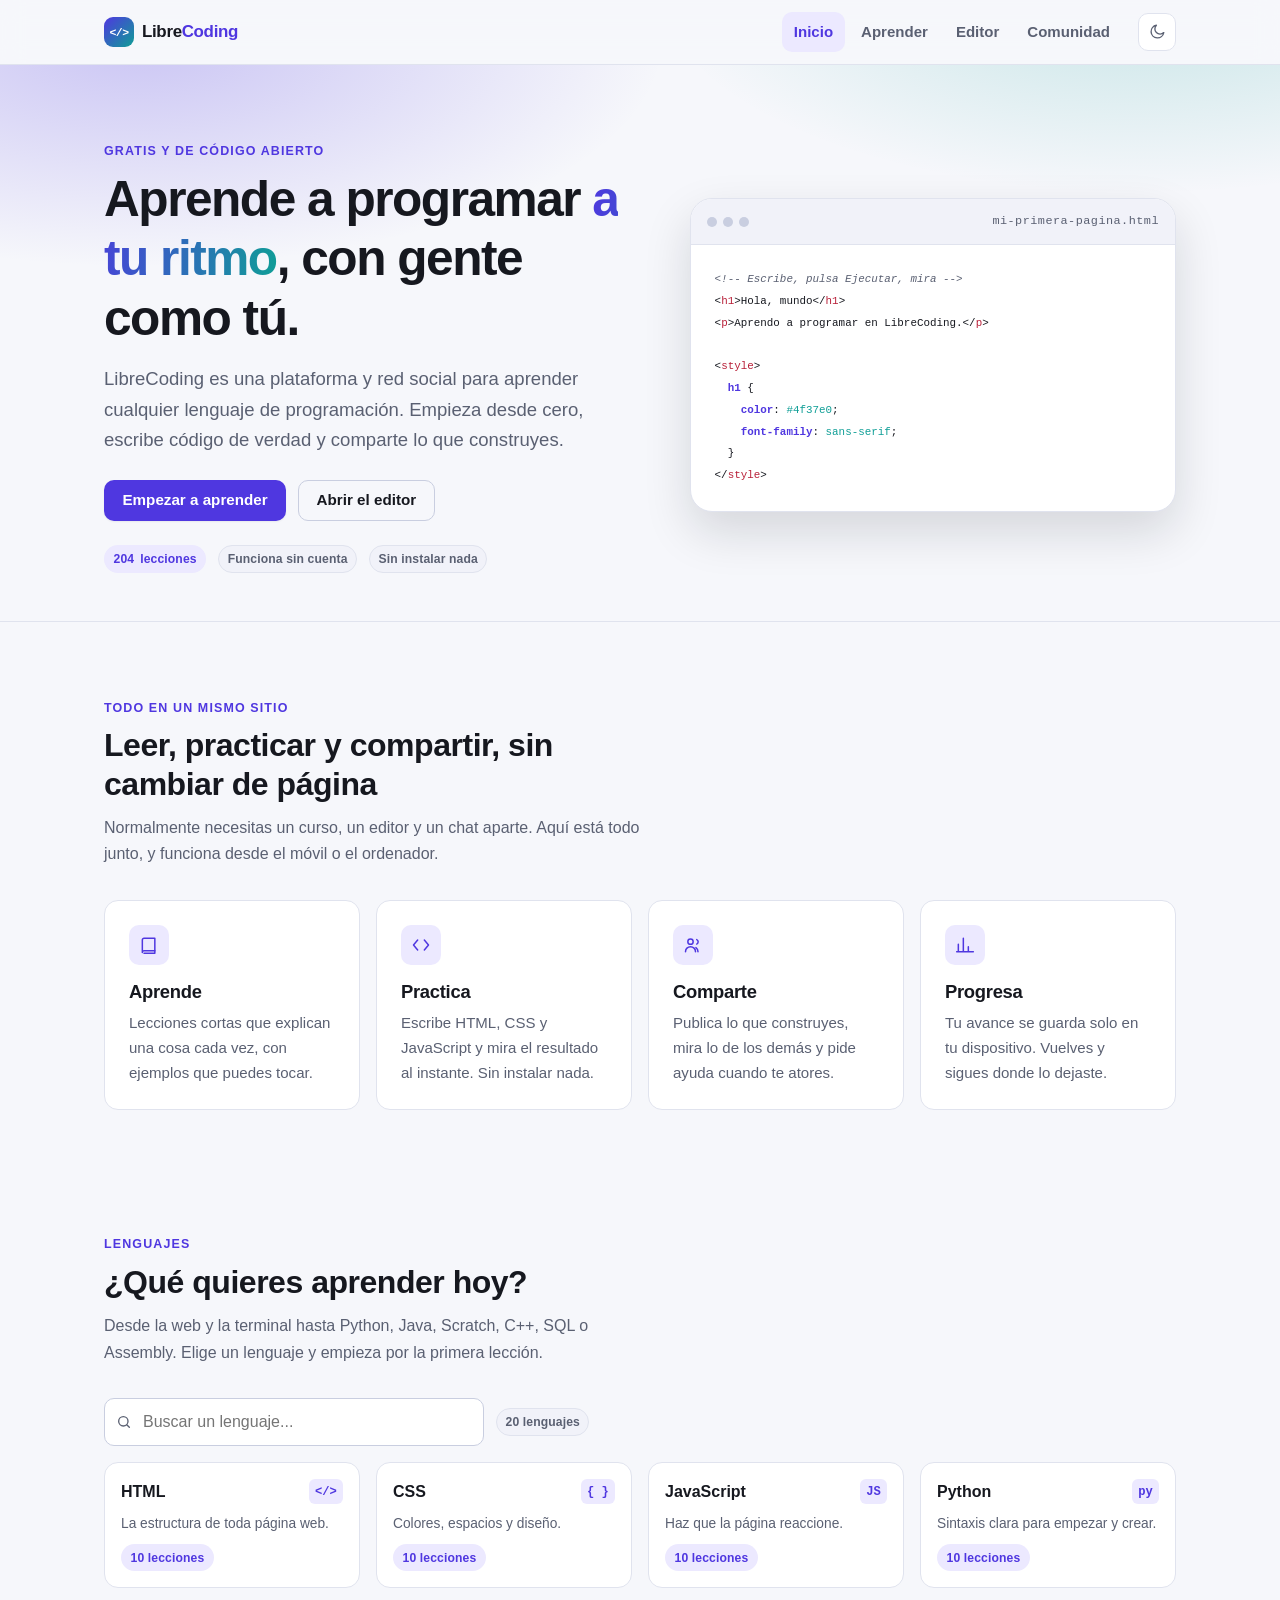
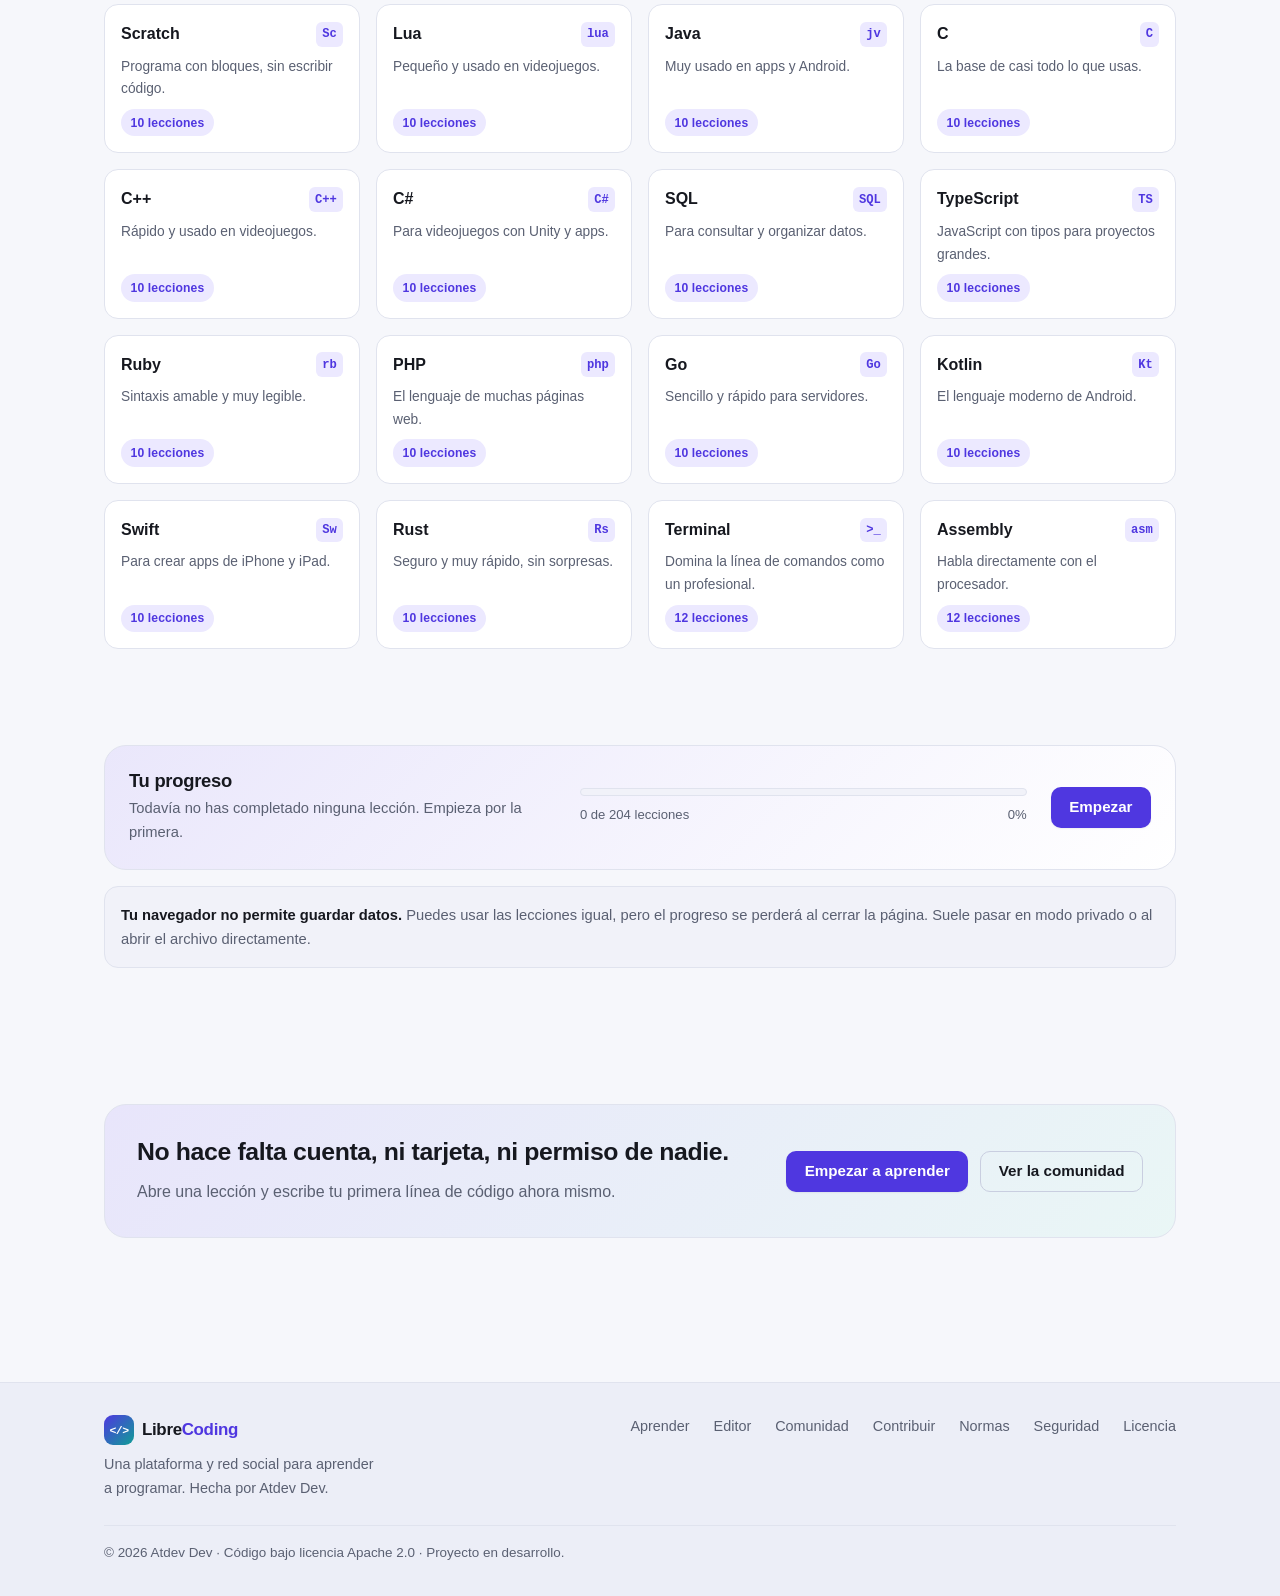
==== commit d1f0a71c: "More lessons commit" ====
--- a/index.html
+++ b/index.html
@@ -66,7 +66,7 @@
         </div>
 
         <div class="hero-meta">
-          <span class="badge badge--brand"><span data-lesson-count>30</span> lecciones</span>
+          <span class="badge badge--brand"><span data-lesson-count>204</span> lecciones</span>
           <span class="badge">Funciona sin cuenta</span>
           <span class="badge">Sin instalar nada</span>
         </div>
@@ -153,7 +153,7 @@
       <div class="section-head">
         <span class="eyebrow">Lenguajes</span>
         <h2>¿Qué quieres aprender hoy?</h2>
-        <p>Desde la web hasta Python, Java, Scratch, C++ o SQL. Elige un lenguaje y empieza por la primera lección.</p>
+        <p>Desde la web y la terminal hasta Python, Java, Scratch, C++, SQL o Assembly. Elige un lenguaje y empieza por la primera lección.</p>
       </div>
 
       <div class="lang-toolbar">
@@ -164,7 +164,7 @@
           <label class="sr-only" for="lang-search">Buscar un lenguaje</label>
           <input type="search" id="lang-search" placeholder="Buscar un lenguaje..." autocomplete="off">
         </div>
-        <span class="badge" id="lang-count">18 lenguajes</span>
+        <span class="badge" id="lang-count">20 lenguajes</span>
       </div>
 
       <div class="grid grid--3" id="lang-grid">
@@ -195,7 +195,7 @@
             <div class="progress-fill" id="home-progress-fill"></div>
           </div>
           <p class="progress-label mb-0">
-            <span id="home-progress-text">0 de 30 lecciones</span>
+            <span id="home-progress-text">0 de 204 lecciones</span>
             <span id="home-progress-pct">0%</span>
           </p>
         </div>
@@ -261,6 +261,7 @@
 
 <script src="assets/js/core.js"></script>
 <script src="assets/js/lessons-data.js"></script>
+<script src="assets/js/lessons-extra.js"></script>
 <script src="assets/js/home.js"></script>
 </body>
 </html>
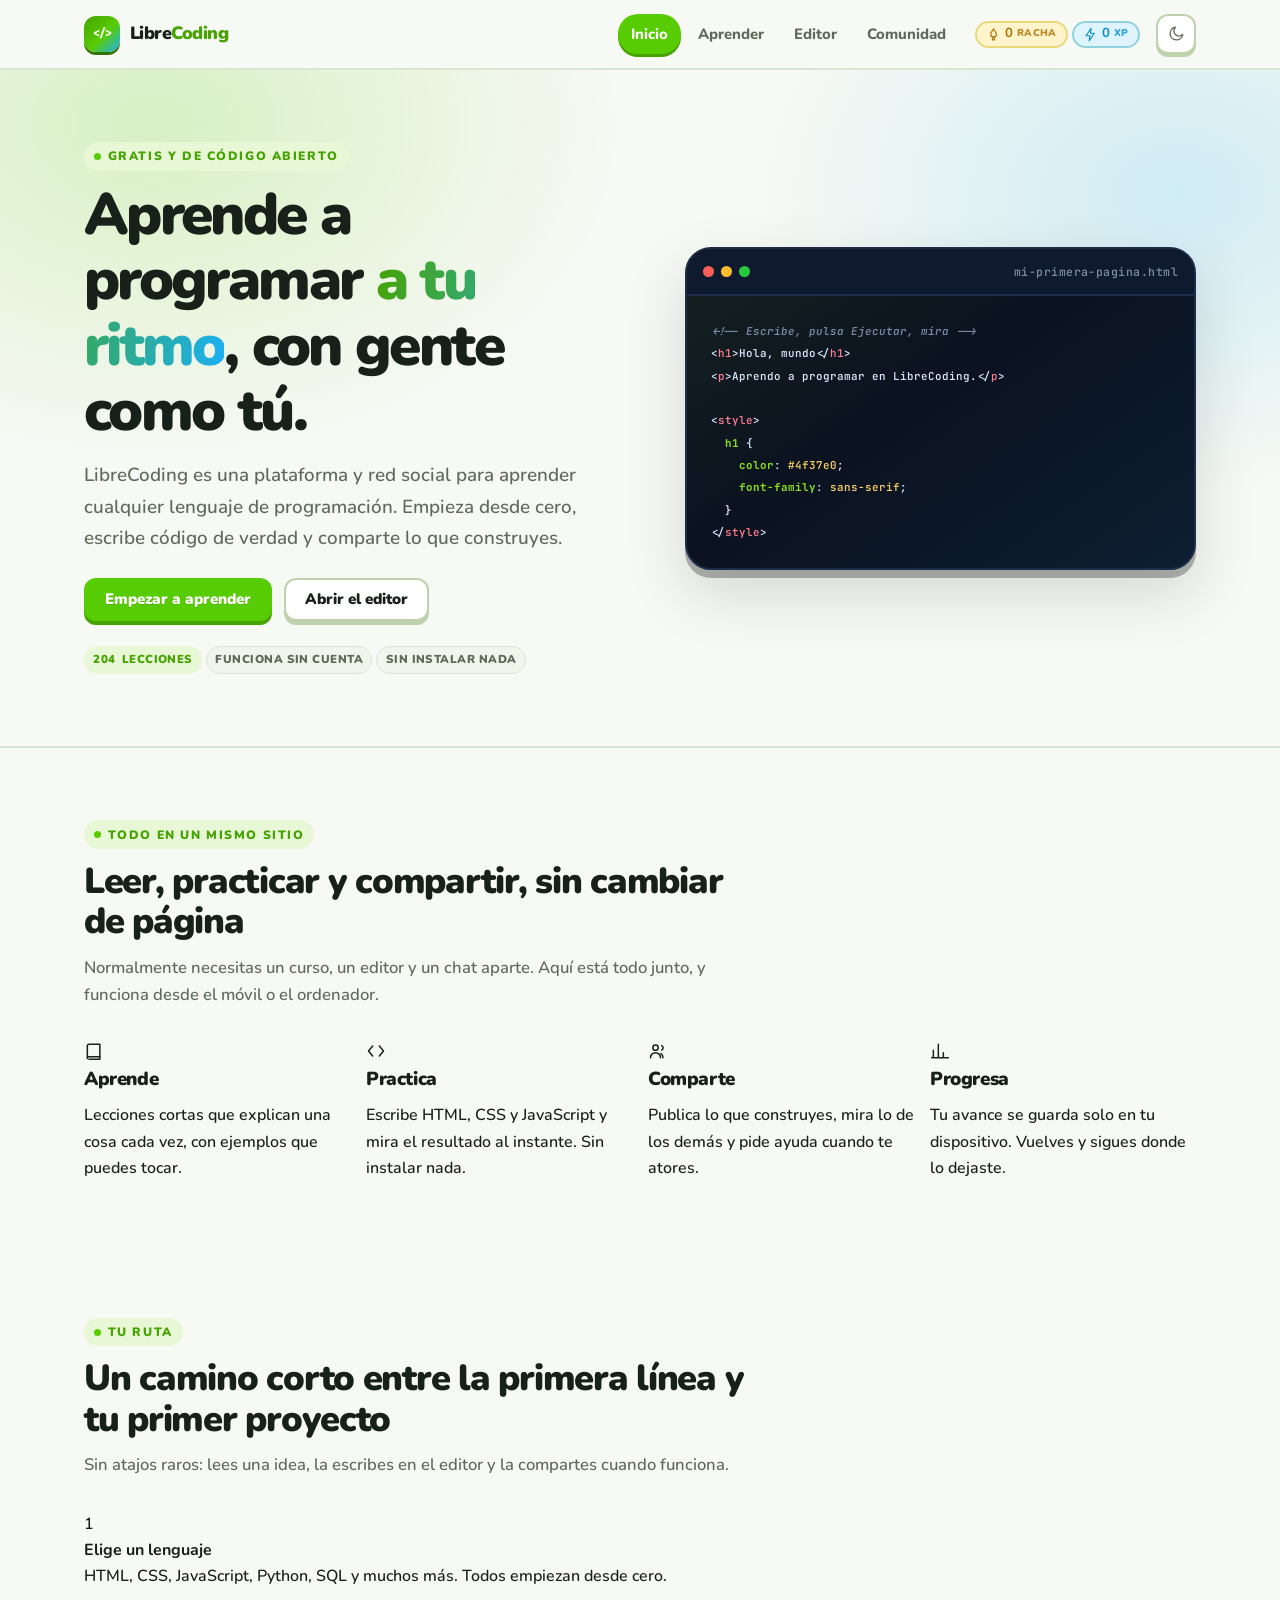
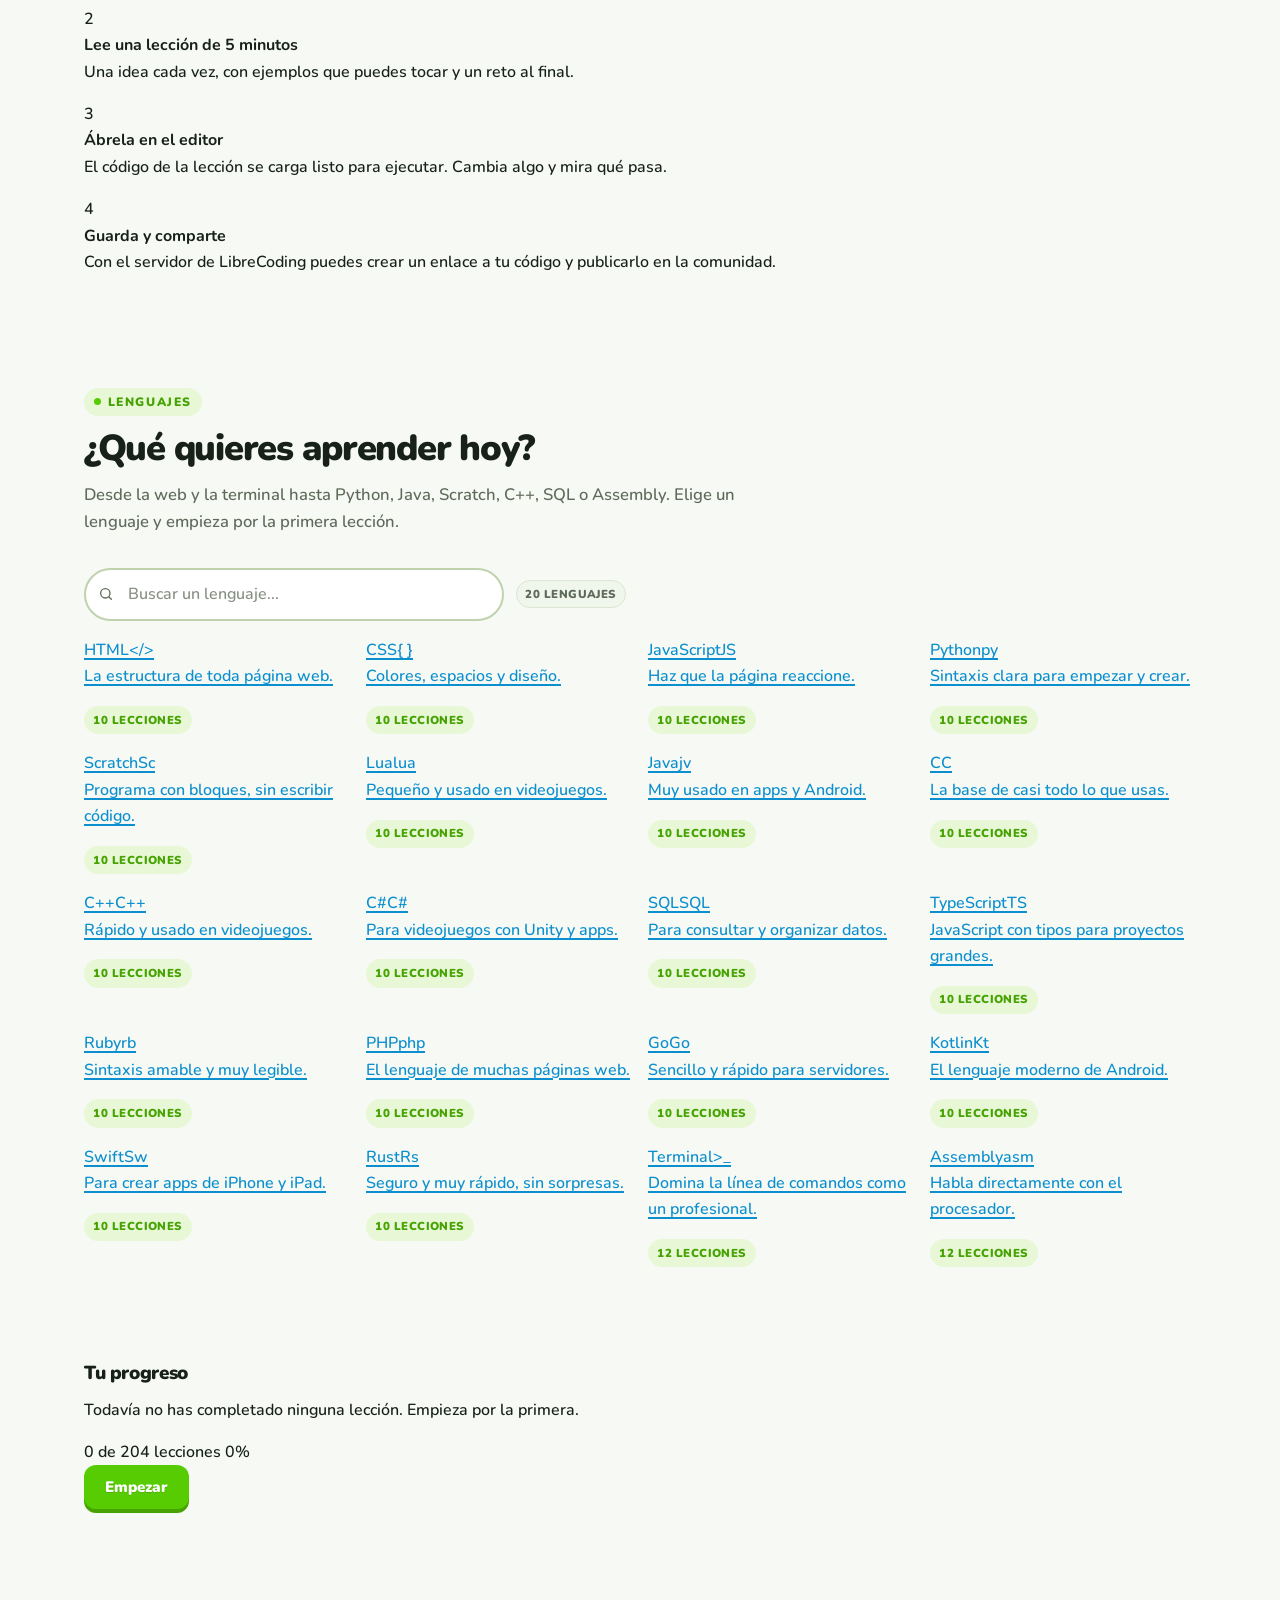
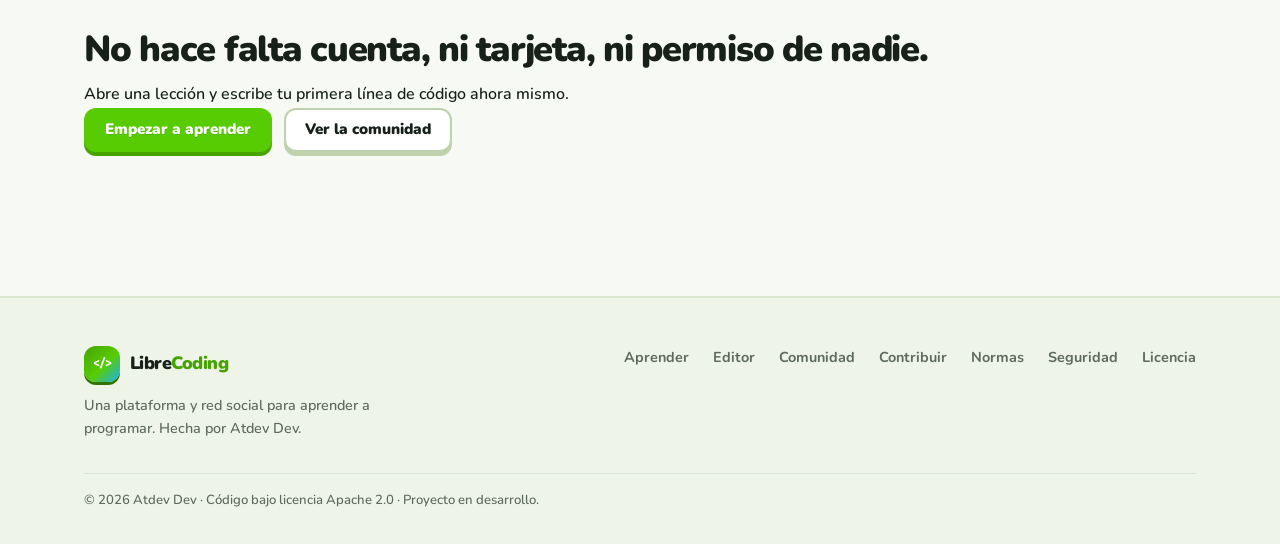
==== commit 13fd4289: "Go servers update" ====
--- a/index.html
+++ b/index.html
@@ -5,8 +5,12 @@
 <meta name="viewport" content="width=device-width, initial-scale=1">
 <title>LibreCoding — Aprende a programar gratis</title>
 <meta name="description" content="LibreCoding es una plataforma y red social gratuita para aprender a programar desde cero. Lecciones, editor de código y comunidad. Código abierto bajo licencia Apache 2.0.">
-<meta name="theme-color" content="#4f37e0">
+<meta name="theme-color" content="#58cc02">
+<link rel="preconnect" href="https://fonts.googleapis.com">
+<link rel="preconnect" href="https://fonts.gstatic.com" crossorigin>
+<link href="https://fonts.googleapis.com/css2?family=JetBrains+Mono:wght@400;600;700&family=Nunito:wght@400;600;700;800;900&display=swap" rel="stylesheet">
 <link rel="stylesheet" href="assets/css/base.css">
+<link rel="stylesheet" href="assets/css/components.css">
 <link rel="stylesheet" href="assets/css/pages.css">
 </head>
 <body>
@@ -33,6 +37,24 @@
         <li><a href="comunidad.html">Comunidad</a></li>
       </ul>
     </nav>
+
+    <div class="site-stats" aria-label="Tu progreso">
+      <span class="site-stat" title="Racha de días seguidos">
+        <svg width="15" height="15" viewBox="0 0 24 24" fill="none" stroke="currentColor" stroke-width="1.9" stroke-linecap="round" stroke-linejoin="round" aria-hidden="true">
+          <path d="M12 3c1.5 3.5 4.5 4.8 4.5 8.5A4.5 4.5 0 0 1 12 16a4.5 4.5 0 0 1-4.5-4.5C7.5 7.8 10.5 6.5 12 3z"/>
+          <path d="M12 16c1.1 1.2 2 2.1 2 3.5A2 2 0 0 1 12 21a2 2 0 0 1-2-1.5c0-1.4.9-2.3 2-3.5z"/>
+        </svg>
+        <b data-streak>0</b>
+        <span class="site-stat-label">racha</span>
+      </span>
+      <span class="site-stat site-stat--xp" title="Puntos de experiencia">
+        <svg width="15" height="15" viewBox="0 0 24 24" fill="none" stroke="currentColor" stroke-width="1.9" stroke-linecap="round" stroke-linejoin="round" aria-hidden="true">
+          <path d="m13 2-8 12h6l-1 8 8-12h-6z"/>
+        </svg>
+        <b data-xp>0</b>
+        <span class="site-stat-label">XP</span>
+      </span>
+    </div>
 
     <button class="theme-toggle" type="button" data-theme-toggle aria-pressed="false" aria-label="Activar tema oscuro">
       <svg class="icon-moon" width="18" height="18" viewBox="0 0 24 24" fill="none" stroke="currentColor" stroke-width="1.8" stroke-linecap="round" stroke-linejoin="round" aria-hidden="true">
@@ -147,6 +169,48 @@
     </div>
   </section>
 
+  <!-- ============ PATH ============ -->
+  <section class="section section--tight">
+    <div class="wrap">
+      <div class="section-head">
+        <span class="eyebrow">Tu ruta</span>
+        <h2>Un camino corto entre la primera línea y tu primer proyecto</h2>
+        <p>Sin atajos raros: lees una idea, la escribes en el editor y la compartes cuando funciona.</p>
+      </div>
+
+      <div class="path" aria-label="Ruta de aprendizaje">
+        <div class="path-step">
+          <span class="path-node" aria-hidden="true">1</span>
+          <div>
+            <strong>Elige un lenguaje</strong>
+            <p>HTML, CSS, JavaScript, Python, SQL y muchos más. Todos empiezan desde cero.</p>
+          </div>
+        </div>
+        <div class="path-step">
+          <span class="path-node" aria-hidden="true">2</span>
+          <div>
+            <strong>Lee una lección de 5 minutos</strong>
+            <p>Una idea cada vez, con ejemplos que puedes tocar y un reto al final.</p>
+          </div>
+        </div>
+        <div class="path-step">
+          <span class="path-node" aria-hidden="true">3</span>
+          <div>
+            <strong>Ábrela en el editor</strong>
+            <p>El código de la lección se carga listo para ejecutar. Cambia algo y mira qué pasa.</p>
+          </div>
+        </div>
+        <div class="path-step">
+          <span class="path-node" aria-hidden="true">4</span>
+          <div>
+            <strong>Guarda y comparte</strong>
+            <p>Con el servidor de LibreCoding puedes crear un enlace a tu código y publicarlo en la comunidad.</p>
+          </div>
+        </div>
+      </div>
+    </div>
+  </section>
+
   <!-- ============ LANGUAGES ============ -->
   <section class="section section--tight">
     <div class="wrap">
--- a/assets/css/base.css
+++ b/assets/css/base.css
@@ -1,50 +1,64 @@
 /* ============================================================
    LibreCoding — base.css
-   Tokens, reset, typography, layout and shared components.
-   No build step: edit and reload.
+   Design tokens, reset, typography, shell and shared controls.
+
+   Visual direction: playful learning platform (Duolingo-ish,
+   chunky controls, friendly greens) with a curriculum focus
+   borrowed from freeCodeCamp. No build step: edit and reload.
    ============================================================ */
 
 /* ---------- Design tokens ---------- */
 :root {
   color-scheme: light;
 
-  --bg: #f6f7fb;
-  --bg-soft: #eceef7;
+  --bg: #f7f9f4;
+  --bg-soft: #eef4e8;
   --surface: #ffffff;
-  --surface-2: #f1f2f9;
-  --text: #16181f;
-  --text-muted: #5a6072;
-  --border: #e0e3ee;
-  --border-strong: #c9cee0;
-
-  --brand: #4f37e0;
-  --brand-strong: #3d26c9;
-  --brand-soft: #ece9ff;
-  --accent: #0f9e96;
-  --accent-soft: #dff7f4;
-  --warn: #a15c07;
-  --warn-soft: #fdf1dc;
-  --danger: #b81f38;
-  --danger-soft: #fdeaed;
-
-  --ring: rgba(79, 55, 224, 0.45);
-  --shadow-sm: 0 1px 2px rgba(16, 18, 28, 0.06);
-  --shadow: 0 6px 18px rgba(16, 18, 28, 0.08);
-  --shadow-lg: 0 20px 48px rgba(16, 18, 28, 0.14);
-
-  --r-xs: 6px;
-  --r-sm: 10px;
-  --r: 14px;
-  --r-lg: 22px;
+  --surface-2: #f1f6ec;
+  --surface-3: #e5eedb;
+  --text: #17211a;
+  --text-muted: #5f6b5a;
+  --border: #dbe6d2;
+  --border-strong: #bfd2ad;
+
+  --brand: #58cc02;
+  --brand-strong: #46a302;
+  --brand-soft: #e8f8d7;
+  --accent: #1cb0f6;
+  --accent-strong: #0b8fce;
+  --accent-soft: #ddf4ff;
+  --gold: #ffc800;
+  --gold-soft: #fff4cc;
+  --warn: #b06f00;
+  --warn-soft: #fff4cc;
+  --danger: #ea2b2b;
+  --danger-soft: #ffe3e3;
+
+  --ring: rgba(88, 204, 2, 0.38);
+  --shadow-sm: 0 2px 0 rgba(23, 33, 26, 0.05);
+  --shadow: 0 10px 28px rgba(23, 33, 26, 0.09);
+  --shadow-lg: 0 24px 60px rgba(23, 33, 26, 0.15);
+
+  --r-xs: 8px;
+  --r-sm: 12px;
+  --r: 18px;
+  --r-lg: 26px;
   --r-full: 999px;
 
-  --font: -apple-system, BlinkMacSystemFont, "Segoe UI", Roboto, "Helvetica Neue",
-    Arial, sans-serif;
-  --font-mono: ui-monospace, SFMono-Regular, "SF Mono", Menlo, Consolas,
-    "Liberation Mono", monospace;
-
-  --wrap: 1120px;
-  --header-h: 64px;
+  --font: "Nunito", ui-rounded, "SF Pro Rounded", "Segoe UI", Roboto,
+    "Helvetica Neue", Arial, sans-serif;
+  --font-mono: "JetBrains Mono", ui-monospace, SFMono-Regular, "SF Mono", Menlo,
+    Consolas, "Liberation Mono", monospace;
+
+  --code-bg: #0b1220;
+  --code-surface: #0f1a2e;
+  --code-text: #dbe7ff;
+  --code-muted: #7c8ca8;
+  --code-border: #1d2d49;
+
+  --wrap: 1160px;
+  --wrap-wide: 1440px;
+  --header-h: 68px;
 
   --sp-1: 4px;
   --sp-2: 8px;
@@ -54,34 +68,39 @@
   --sp-6: 32px;
   --sp-7: 48px;
   --sp-8: 72px;
+  --sp-9: 104px;
 }
 
 [data-theme="dark"] {
   color-scheme: dark;
 
-  --bg: #0d0f15;
-  --bg-soft: #12151d;
-  --surface: #161a24;
-  --surface-2: #1c212e;
-  --text: #eceef6;
-  --text-muted: #a2a9bd;
-  --border: #28303f;
-  --border-strong: #3a4356;
-
-  --brand: #8e7dff;
-  --brand-strong: #a79aff;
-  --brand-soft: #211d3d;
-  --accent: #3fdbd0;
-  --accent-soft: #10302f;
-  --warn: #e3ad5a;
-  --warn-soft: #2d2415;
-  --danger: #ff7d90;
-  --danger-soft: #2e1620;
-
-  --ring: rgba(142, 125, 255, 0.5);
-  --shadow-sm: 0 1px 2px rgba(0, 0, 0, 0.4);
-  --shadow: 0 8px 24px rgba(0, 0, 0, 0.45);
-  --shadow-lg: 0 24px 56px rgba(0, 0, 0, 0.55);
+  --bg: #0b1220;
+  --bg-soft: #0e1728;
+  --surface: #111c31;
+  --surface-2: #172540;
+  --surface-3: #1d2f4d;
+  --text: #eaf1fb;
+  --text-muted: #9db0cc;
+  --border: #233553;
+  --border-strong: #33507a;
+
+  --brand: #89e219;
+  --brand-strong: #a4f23a;
+  --brand-soft: #1d3312;
+  --accent: #49c0f8;
+  --accent-strong: #7ad4ff;
+  --accent-soft: #0d2b3d;
+  --gold: #ffc94d;
+  --gold-soft: #33280d;
+  --warn: #ffc94d;
+  --warn-soft: #33280d;
+  --danger: #ff6b6b;
+  --danger-soft: #3a1616;
+
+  --ring: rgba(137, 226, 25, 0.45);
+  --shadow-sm: 0 2px 0 rgba(0, 0, 0, 0.32);
+  --shadow: 0 14px 34px rgba(0, 0, 0, 0.38);
+  --shadow-lg: 0 28px 70px rgba(0, 0, 0, 0.55);
 }
 
 /* ---------- Reset ---------- */
@@ -94,7 +113,7 @@
 html {
   -webkit-text-size-adjust: 100%;
   scroll-behavior: smooth;
-  scroll-padding-top: calc(var(--header-h) + 16px);
+  scroll-padding-top: calc(var(--header-h) + 18px);
 }
 
 body {
@@ -103,6 +122,7 @@
   color: var(--text);
   font-family: var(--font);
   font-size: 16px;
+  font-weight: 550;
   line-height: 1.65;
   -webkit-font-smoothing: antialiased;
   text-rendering: optimizeLegibility;
@@ -126,23 +146,25 @@
 h2,
 h3,
 h4 {
-  line-height: 1.2;
+  line-height: 1.12;
   margin: 0 0 var(--sp-3);
-  letter-spacing: -0.015em;
-  font-weight: 750;
+  letter-spacing: -0.025em;
+  font-weight: 900;
 }
 
 h1 {
-  font-size: clamp(2rem, 1.3rem + 2.6vw, 3.1rem);
-  letter-spacing: -0.03em;
+  font-size: clamp(2.2rem, 1.3rem + 3.1vw, 3.65rem);
+  letter-spacing: -0.045em;
 }
 
 h2 {
-  font-size: clamp(1.4rem, 1.1rem + 1.2vw, 2rem);
+  font-size: clamp(1.55rem, 1.1rem + 1.45vw, 2.3rem);
+  letter-spacing: -0.035em;
 }
 
 h3 {
-  font-size: 1.15rem;
+  font-size: 1.18rem;
+  letter-spacing: -0.02em;
 }
 
 p {
@@ -150,18 +172,18 @@
 }
 
 a {
-  color: var(--brand);
-  text-decoration-thickness: 1px;
-  text-underline-offset: 2px;
+  color: var(--accent-strong);
+  text-decoration-thickness: 2px;
+  text-underline-offset: 3px;
 }
 
 a:hover {
-  color: var(--brand-strong);
+  color: var(--accent);
 }
 
 hr {
   border: 0;
-  border-top: 1px solid var(--border);
+  border-top: 2px solid var(--border);
   margin: var(--sp-6) 0;
 }
 
@@ -177,13 +199,14 @@
   background: var(--surface-2);
   border: 1px solid var(--border);
   border-radius: var(--r-xs);
-  padding: 0.1em 0.35em;
+  padding: 0.12em 0.4em;
+  font-weight: 650;
 }
 
 /* ---------- Focus / accessibility ---------- */
 :focus-visible {
   outline: 3px solid var(--ring);
-  outline-offset: 2px;
+  outline-offset: 3px;
   border-radius: var(--r-xs);
 }
 
@@ -211,7 +234,7 @@
   padding: var(--sp-3) var(--sp-5);
   border-radius: 0 0 var(--r) var(--r);
   text-decoration: none;
-  font-weight: 650;
+  font-weight: 900;
   transition: transform 0.18s ease;
 }
 
@@ -228,6 +251,10 @@
   padding-inline: var(--sp-5);
 }
 
+.wrap--wide {
+  max-width: var(--wrap-wide);
+}
+
 .section {
   padding-block: var(--sp-8);
 }
@@ -237,23 +264,54 @@
 }
 
 .section-head {
-  max-width: 62ch;
+  max-width: 66ch;
   margin-bottom: var(--sp-6);
 }
 
 .section-head p {
   color: var(--text-muted);
   margin-bottom: 0;
+  font-size: 1.04rem;
 }
 
 .eyebrow {
-  display: inline-block;
-  font-size: 0.78rem;
-  font-weight: 700;
-  letter-spacing: 0.09em;
+  display: inline-flex;
+  align-items: center;
+  gap: 7px;
+  font-size: 0.76rem;
+  font-weight: 900;
+  letter-spacing: 0.13em;
   text-transform: uppercase;
-  color: var(--brand);
-  margin-bottom: var(--sp-2);
+  color: var(--brand-strong);
+  background: var(--brand-soft);
+  border-radius: var(--r-full);
+  padding: 0.35em 0.8em;
+  margin-bottom: var(--sp-3);
+}
+
+.eyebrow::before {
+  content: "";
+  width: 7px;
+  height: 7px;
+  border-radius: 50%;
+  background: var(--brand);
+}
+
+.grid {
+  display: grid;
+  gap: var(--sp-4);
+}
+
+.grid--2 {
+  grid-template-columns: repeat(auto-fit, minmax(270px, 1fr));
+}
+
+.grid--3 {
+  grid-template-columns: repeat(auto-fit, minmax(250px, 1fr));
+}
+
+.grid--4 {
+  grid-template-columns: repeat(auto-fit, minmax(220px, 1fr));
 }
 
 /* ---------- Header ---------- */
@@ -261,9 +319,9 @@
   position: sticky;
   top: 0;
   z-index: 50;
-  background: color-mix(in srgb, var(--bg) 88%, transparent);
-  backdrop-filter: blur(12px);
-  border-bottom: 1px solid var(--border);
+  background: color-mix(in srgb, var(--bg) 90%, transparent);
+  backdrop-filter: blur(14px);
+  border-bottom: 2px solid var(--border);
 }
 
 .header-inner {
@@ -276,12 +334,12 @@
 .brand {
   display: inline-flex;
   align-items: center;
-  gap: var(--sp-2);
-  font-weight: 800;
-  font-size: 1.06rem;
+  gap: 10px;
+  font-weight: 900;
+  font-size: 1.12rem;
   color: var(--text);
   text-decoration: none;
-  letter-spacing: -0.02em;
+  letter-spacing: -0.03em;
   flex-shrink: 0;
 }
 
@@ -292,19 +350,20 @@
 .brand-mark {
   display: grid;
   place-items: center;
-  width: 30px;
-  height: 30px;
-  border-radius: 9px;
-  background: linear-gradient(135deg, var(--brand), var(--accent));
+  width: 36px;
+  height: 36px;
+  border-radius: 12px;
+  background: linear-gradient(135deg, var(--brand-strong), var(--brand) 55%, var(--accent));
   color: #fff;
   font-family: var(--font-mono);
-  font-size: 0.72rem;
-  font-weight: 700;
-  letter-spacing: -0.05em;
+  font-size: 0.74rem;
+  font-weight: 800;
+  letter-spacing: -0.06em;
+  box-shadow: 0 3px 0 color-mix(in srgb, var(--brand-strong) 70%, #000);
 }
 
 .brand-name span {
-  color: var(--brand);
+  color: var(--brand-strong);
 }
 
 .site-nav {
@@ -322,13 +381,13 @@
 
 .site-nav a {
   display: inline-block;
-  padding: var(--sp-2) var(--sp-3);
-  border-radius: var(--r-sm);
+  padding: 8px 13px;
+  border-radius: var(--r-full);
   color: var(--text-muted);
   text-decoration: none;
-  font-size: 0.94rem;
-  font-weight: 550;
-  transition: background 0.15s ease, color 0.15s ease;
+  font-size: 0.93rem;
+  font-weight: 800;
+  transition: background 0.15s ease, color 0.15s ease, transform 0.12s ease;
 }
 
 .site-nav a:hover {
@@ -337,43 +396,90 @@
 }
 
 .site-nav a[aria-current="page"] {
-  color: var(--brand);
-  background: var(--brand-soft);
-  font-weight: 650;
+  color: #fff;
+  background: var(--brand);
+  box-shadow: 0 3px 0 var(--brand-strong);
 }
 
 .nav-toggle {
   display: none;
   align-items: center;
   justify-content: center;
-  width: 40px;
-  height: 40px;
-  border: 1px solid var(--border);
+  width: 42px;
+  height: 42px;
+  border: 2px solid var(--border-strong);
   border-radius: var(--r-sm);
   background: var(--surface);
   cursor: pointer;
   margin-left: auto;
+  box-shadow: 0 3px 0 var(--border-strong);
+}
+
+.site-stats {
+  display: inline-flex;
+  align-items: center;
+  gap: var(--sp-1);
+  flex-shrink: 0;
+}
+
+.site-stat {
+  display: inline-flex;
+  align-items: center;
+  gap: 4px;
+  padding: 4px 9px;
+  border-radius: var(--r-full);
+  border: 2px solid color-mix(in srgb, var(--gold) 42%, var(--border));
+  background: var(--gold-soft);
+  color: var(--warn);
+  font-size: 0.78rem;
+  font-weight: 900;
+  line-height: 1;
+}
+
+.site-stat b {
+  font-size: 0.82rem;
+}
+
+.site-stat-label {
+  font-size: 0.62rem;
+  font-weight: 900;
+  letter-spacing: 0.05em;
+  text-transform: uppercase;
+  opacity: 0.8;
+}
+
+.site-stat--xp {
+  border-color: color-mix(in srgb, var(--accent) 38%, var(--border));
+  background: var(--accent-soft);
+  color: var(--accent-strong);
 }
 
 .theme-toggle {
   display: grid;
   place-items: center;
-  width: 38px;
-  height: 38px;
+  width: 40px;
+  height: 40px;
   flex-shrink: 0;
-  border: 1px solid var(--border);
+  border: 2px solid var(--border-strong);
   border-radius: var(--r-sm);
   background: var(--surface);
   color: var(--text-muted);
   cursor: pointer;
-  transition: background 0.15s ease, color 0.15s ease;
+  transition: background 0.15s ease, color 0.15s ease, transform 0.12s ease;
+  box-shadow: 0 3px 0 var(--border-strong);
 }
 
 .theme-toggle:hover {
   background: var(--surface-2);
   color: var(--text);
-}
-/* Theme toggle icons: show moon in light mode, sun in dark mode. */
+  transform: translateY(-1px);
+}
+
+.theme-toggle:active {
+  transform: translateY(2px);
+  box-shadow: none;
+}
+
 [data-theme-toggle] .icon-sun {
   display: none;
 }
@@ -391,20 +497,21 @@
   display: inline-flex;
   align-items: center;
   justify-content: center;
-  gap: var(--sp-2);
-  padding: 0.62em 1.15em;
-  border: 1px solid transparent;
+  gap: 8px;
+  padding: 0.68em 1.25em;
+  border: 2px solid transparent;
   border-radius: var(--r-sm);
   background: var(--surface);
   color: var(--text);
   font-size: 0.95rem;
-  font-weight: 650;
-  line-height: 1.35;
+  font-weight: 900;
+  line-height: 1.25;
   text-decoration: none;
   cursor: pointer;
   transition: transform 0.12s ease, background 0.15s ease, box-shadow 0.15s ease,
-    border-color 0.15s ease;
+    border-color 0.15s ease, color 0.15s ease;
   white-space: nowrap;
+  box-shadow: 0 4px 0 var(--border-strong);
 }
 
 .btn:hover {
@@ -412,25 +519,38 @@
 }
 
 .btn:active {
-  transform: translateY(0);
+  transform: translateY(3px);
+  box-shadow: 0 1px 0 transparent;
 }
 
 .btn--primary {
   background: var(--brand);
   color: #fff;
-  box-shadow: var(--shadow-sm);
+  box-shadow: 0 4px 0 var(--brand-strong);
+  text-shadow: 0 1px 0 rgba(0, 0, 0, 0.12);
 }
 
 .btn--primary:hover {
   background: var(--brand-strong);
   color: #fff;
-  box-shadow: var(--shadow);
+}
+
+.btn--accent {
+  background: var(--accent);
+  color: #fff;
+  box-shadow: 0 4px 0 var(--accent-strong);
+}
+
+.btn--accent:hover {
+  background: var(--accent-strong);
+  color: #fff;
 }
 
 .btn--ghost {
-  background: transparent;
+  background: var(--surface);
   border-color: var(--border-strong);
   color: var(--text);
+  box-shadow: 0 4px 0 var(--border-strong);
 }
 
 .btn--ghost:hover {
@@ -442,6 +562,7 @@
   background: transparent;
   color: var(--text-muted);
   padding-inline: var(--sp-2);
+  box-shadow: none;
 }
 
 .btn--quiet:hover {
@@ -450,8 +571,22 @@
 }
 
 .btn--sm {
-  font-size: 0.86rem;
-  padding: 0.42em 0.8em;
+  font-size: 0.85rem;
+  padding: 0.42em 0.85em;
+  border-radius: var(--r-xs);
+  box-shadow: 0 3px 0 var(--border-strong);
+}
+
+.btn--sm.btn--primary {
+  box-shadow: 0 3px 0 var(--brand-strong);
+}
+
+.btn--sm.btn--accent {
+  box-shadow: 0 3px 0 var(--accent-strong);
+}
+
+.btn--block {
+  width: 100%;
 }
 
 .btn[disabled] {
@@ -471,31 +606,33 @@
   display: inline-flex;
   align-items: center;
   gap: 6px;
-  padding: 0.22em 0.7em;
+  padding: 0.32em 0.72em;
   border-radius: var(--r-full);
   background: var(--surface-2);
-  border: 1px solid var(--border);
+  border: 1.5px solid var(--border);
   color: var(--text-muted);
-  font-size: 0.76rem;
-  font-weight: 650;
-  letter-spacing: 0.01em;
+  font-size: 0.72rem;
+  font-weight: 900;
+  letter-spacing: 0.04em;
+  text-transform: uppercase;
   white-space: nowrap;
 }
 
 .badge--brand {
   background: var(--brand-soft);
   border-color: transparent;
-  color: var(--brand);
+  color: var(--brand-strong);
 }
 
 .badge--accent {
   background: var(--accent-soft);
   border-color: transparent;
-  color: var(--accent);
-}
-
-.badge--warn {
-  background: var(--warn-soft);
+  color: var(--accent-strong);
+}
+
+.badge--warn,
+.badge--gold {
+  background: var(--gold-soft);
   border-color: transparent;
   color: var(--warn);
 }
@@ -506,65 +643,6 @@
   color: var(--danger);
 }
 
-/* ---------- Cards ---------- */
-.card {
-  background: var(--surface);
-  border: 1px solid var(--border);
-  border-radius: var(--r);
-  box-shadow: var(--shadow-sm);
-}
-
-.card--pad {
-  padding: var(--sp-5);
-}
-
-.grid {
-  display: grid;
-  gap: var(--sp-4);
-}
-
-.grid--2 {
-  grid-template-columns: repeat(auto-fit, minmax(260px, 1fr));
-}
-
-.grid--3 {
-  grid-template-columns: repeat(auto-fit, minmax(240px, 1fr));
-}
-
-.grid--4 {
-  grid-template-columns: repeat(auto-fit, minmax(210px, 1fr));
-}
-
-/* ---------- Notice / callout ---------- */
-.notice {
-  display: flex;
-  gap: var(--sp-3);
-  padding: var(--sp-4);
-  border-radius: var(--r);
-  background: var(--surface-2);
-  border: 1px solid var(--border);
-  font-size: 0.92rem;
-  color: var(--text-muted);
-}
-
-.notice strong {
-  color: var(--text);
-}
-
-.notice--warn {
-  background: var(--warn-soft);
-  border-color: color-mix(in srgb, var(--warn) 30%, transparent);
-  color: var(--warn);
-}
-
-.notice--warn strong {
-  color: var(--warn);
-}
-
-.notice p:last-child {
-  margin-bottom: 0;
-}
-
 /* ---------- Form controls ---------- */
 .field {
   display: block;
@@ -573,10 +651,12 @@
 
 .field > span {
   display: block;
-  font-size: 0.86rem;
-  font-weight: 650;
+  font-size: 0.82rem;
+  font-weight: 900;
+  letter-spacing: 0.03em;
   margin-bottom: var(--sp-2);
   color: var(--text-muted);
+  text-transform: uppercase;
 }
 
 input[type="text"],
@@ -584,9 +664,9 @@
 textarea,
 select {
   width: 100%;
-  padding: 0.6em 0.75em;
+  padding: 0.72em 0.85em;
   background: var(--surface);
-  border: 1px solid var(--border-strong);
+  border: 2px solid var(--border-strong);
   border-radius: var(--r-sm);
   color: var(--text);
   transition: border-color 0.15s ease, box-shadow 0.15s ease;
@@ -598,7 +678,7 @@
 select:focus {
   outline: none;
   border-color: var(--brand);
-  box-shadow: 0 0 0 3px var(--ring);
+  box-shadow: 0 0 0 4px var(--ring);
 }
 
 textarea {
@@ -607,11 +687,15 @@
   line-height: 1.55;
 }
 
+::placeholder {
+  color: color-mix(in srgb, var(--text-muted) 75%, transparent);
+}
+
 /* ---------- Footer ---------- */
 .site-footer {
   margin-top: var(--sp-8);
-  padding-block: var(--sp-6);
-  border-top: 1px solid var(--border);
+  padding-block: var(--sp-7) var(--sp-6);
+  border-top: 2px solid var(--border);
   background: var(--bg-soft);
   color: var(--text-muted);
   font-size: 0.9rem;
@@ -620,17 +704,17 @@
 .footer-inner {
   display: flex;
   flex-wrap: wrap;
-  gap: var(--sp-4) var(--sp-6);
+  gap: var(--sp-5) var(--sp-7);
   align-items: flex-start;
   justify-content: space-between;
 }
 
 .footer-brand {
-  max-width: 34ch;
+  max-width: 36ch;
 }
 
 .footer-brand p {
-  margin: var(--sp-2) 0 0;
+  margin: var(--sp-3) 0 0;
 }
 
 .footer-links {
@@ -645,18 +729,19 @@
 .footer-links a {
   color: var(--text-muted);
   text-decoration: none;
+  font-weight: 700;
 }
 
 .footer-links a:hover {
-  color: var(--brand);
+  color: var(--brand-strong);
   text-decoration: underline;
 }
 
 .footer-legal {
-  margin-top: var(--sp-5);
+  margin-top: var(--sp-6);
   padding-top: var(--sp-4);
   border-top: 1px solid var(--border);
-  font-size: 0.84rem;
+  font-size: 0.82rem;
 }
 
 .footer-legal p {
@@ -679,6 +764,11 @@
 .mb-0 {
   margin-bottom: 0;
 }
+
+.mb-4 {
+  margin-bottom: var(--sp-4);
+}
+
 .mt-4 {
   margin-top: var(--sp-4);
 }
@@ -687,8 +777,40 @@
   margin-top: var(--sp-4);
 }
 
+.spacer {
+  flex: 1 1 auto;
+}
+
+/* ---------- Motion ---------- */
+@keyframes lc-float {
+  0%,
+  100% {
+    transform: translateY(0) rotate(-1deg);
+  }
+  50% {
+    transform: translateY(-9px) rotate(1deg);
+  }
+}
+
+@keyframes lc-pop {
+  0% {
+    transform: scale(0.94);
+    opacity: 0;
+  }
+  100% {
+    transform: scale(1);
+    opacity: 1;
+  }
+}
+
+@keyframes lc-stripes {
+  to {
+    background-position: 36px 0;
+  }
+}
+
 /* ---------- Responsive ---------- */
-@media (max-width: 780px) {
+@media (max-width: 820px) {
   .nav-toggle {
     display: grid;
   }
@@ -701,7 +823,7 @@
     margin: 0;
     padding: var(--sp-3) var(--sp-5) var(--sp-5);
     background: var(--surface);
-    border-bottom: 1px solid var(--border);
+    border-bottom: 2px solid var(--border);
     box-shadow: var(--shadow);
     display: none;
   }
@@ -719,14 +841,29 @@
   .site-nav a {
     padding: var(--sp-3);
     font-size: 1rem;
+    border-radius: var(--r-sm);
   }
 
   .theme-toggle {
     margin-left: 0;
   }
 
+  .site-stat-label {
+    display: none;
+  }
+
   .section {
     padding-block: var(--sp-7);
+  }
+
+  .section-head {
+    margin-bottom: var(--sp-5);
+  }
+}
+
+@media (max-width: 560px) {
+  .site-stats {
+    display: none;
   }
 }
 
@@ -743,7 +880,8 @@
     transition-duration: 0.001ms !important;
   }
 
-  .btn:hover {
+  .btn:hover,
+  .theme-toggle:hover {
     transform: none;
   }
 }
--- a/assets/css/pages.css
+++ b/assets/css/pages.css
@@ -1,7 +1,7 @@
 /* ============================================================
    LibreCoding — pages.css
-   Page-specific layout: home, learn, playground, community.
-   Depends on base.css (tokens and shared components).
+   Page layouts: home, learn and community.
+   Depends on base.css and components.css.
    ============================================================ */
 
 /* ============================================================
@@ -10,34 +10,37 @@
 .hero {
   position: relative;
   overflow: hidden;
-  padding-block: var(--sp-8) var(--sp-7);
-  border-bottom: 1px solid var(--border);
-}
-
-.hero::before {
-  content: "";
-  position: absolute;
-  inset: -40% -20% auto;
-  height: 620px;
-  background: radial-gradient(
-      42% 52% at 22% 32%,
-      color-mix(in srgb, var(--brand) 26%, transparent),
+  padding-block: var(--sp-8) var(--sp-8);
+  border-bottom: 2px solid var(--border);
+  background:
+    radial-gradient(
+      52% 70% at 12% 8%,
+      color-mix(in srgb, var(--brand) 20%, transparent),
       transparent 70%
     ),
     radial-gradient(
-      38% 48% at 78% 22%,
-      color-mix(in srgb, var(--accent) 22%, transparent),
+      46% 62% at 92% 18%,
+      color-mix(in srgb, var(--accent) 18%, transparent),
       transparent 72%
     );
+}
+
+.hero::after {
+  content: "";
+  position: absolute;
+  left: 0;
+  right: 0;
+  bottom: -1px;
+  height: 70px;
+  background: linear-gradient(to top, var(--bg), transparent);
   pointer-events: none;
-  z-index: 0;
 }
 
 .hero-inner {
   position: relative;
   z-index: 1;
   display: grid;
-  grid-template-columns: minmax(0, 1.05fr) minmax(0, 0.95fr);
+  grid-template-columns: minmax(0, 1.04fr) minmax(0, 0.96fr);
   gap: var(--sp-7);
   align-items: center;
 }
@@ -48,208 +51,152 @@
 
 .hero h1 em {
   font-style: normal;
-  background: linear-gradient(100deg, var(--brand), var(--accent));
+  background: linear-gradient(100deg, var(--brand-strong), var(--accent));
   -webkit-background-clip: text;
   background-clip: text;
   color: transparent;
 }
 
 .hero-lead {
-  font-size: clamp(1rem, 0.95rem + 0.35vw, 1.16rem);
-  color: var(--text-muted);
-  max-width: 54ch;
+  font-size: clamp(1rem, 0.95rem + 0.35vw, 1.18rem);
+  color: var(--text-muted);
+  max-width: 55ch;
   margin-bottom: var(--sp-5);
 }
 
-.hero-meta {
-  display: flex;
-  flex-wrap: wrap;
-  gap: var(--sp-2) var(--sp-3);
+.hero .hero-meta {
   margin-top: var(--sp-5);
 }
 
 /* Code card decoration */
 .code-card {
-  background: var(--surface);
-  border: 1px solid var(--border);
+  position: relative;
+  background: var(--code-bg);
+  border: 2px solid var(--code-border);
   border-radius: var(--r-lg);
-  box-shadow: var(--shadow-lg);
+  box-shadow: 0 8px 0 rgba(0, 0, 0, 0.28), var(--shadow-lg);
   overflow: hidden;
   font-family: var(--font-mono);
   font-size: 0.84rem;
-  line-height: 1.8;
+  line-height: 1.85;
+  animation: lc-float 7s ease-in-out infinite;
+  transform-origin: center;
+}
+
+.code-card::before {
+  content: "";
+  position: absolute;
+  inset: 0;
+  background: linear-gradient(
+    145deg,
+    rgba(137, 226, 25, 0.08),
+    transparent 45%,
+    rgba(28, 176, 246, 0.08)
+  );
+  pointer-events: none;
 }
 
 .code-card-bar {
-  display: flex;
-  align-items: center;
-  gap: 6px;
+  position: relative;
+  display: flex;
+  align-items: center;
+  gap: 7px;
   padding: var(--sp-3) var(--sp-4);
-  background: var(--surface-2);
-  border-bottom: 1px solid var(--border);
+  background: var(--code-surface);
+  border-bottom: 2px solid var(--code-border);
 }
 
 .code-card-bar i {
-  width: 10px;
-  height: 10px;
+  width: 11px;
+  height: 11px;
   border-radius: 50%;
-  background: var(--border-strong);
+  background: var(--code-border);
+}
+
+.code-card-bar i:nth-child(1) {
+  background: #ff5f57;
+}
+
+.code-card-bar i:nth-child(2) {
+  background: #febc2e;
+}
+
+.code-card-bar i:nth-child(3) {
+  background: #28c840;
 }
 
 .code-card-bar span {
   margin-left: auto;
-  font-size: 0.74rem;
-  color: var(--text-muted);
+  font-size: 0.72rem;
+  color: var(--code-muted);
   letter-spacing: 0.04em;
 }
 
 .code-card pre {
+  position: relative;
   margin: 0;
   padding: var(--sp-5);
   overflow-x: auto;
-  color: var(--text);
+  color: var(--code-text);
 }
 
 .tok-key {
-  color: var(--brand);
-  font-weight: 650;
+  color: #89e219;
+  font-weight: 700;
 }
 
 .tok-str {
-  color: var(--accent);
+  color: #ffd166;
 }
 
 .tok-com {
-  color: var(--text-muted);
+  color: var(--code-muted);
   font-style: italic;
 }
 
 .tok-tag {
-  color: var(--danger);
+  color: #ff7d90;
 }
 
 /* ============================================================
-   HOME — features and languages
+   HOME — sections
    ============================================================ */
-.feature {
+.lang-toolbar {
+  display: flex;
+  flex-wrap: wrap;
+  align-items: center;
+  gap: var(--sp-3);
+  margin-bottom: var(--sp-4);
+}
+
+.lang-search-wrap {
+  position: relative;
+  flex: 1 1 280px;
+  max-width: 420px;
+}
+
+.lang-search-wrap svg {
+  position: absolute;
+  left: 14px;
+  top: 50%;
+  transform: translateY(-50%);
+  color: var(--text-muted);
+  pointer-events: none;
+}
+
+.lang-search-wrap input {
+  padding-left: 42px;
+  background: var(--surface);
+  border-radius: var(--r-full);
+}
+
+.lang-empty {
+  margin: 0;
   padding: var(--sp-5);
-  background: var(--surface);
-  border: 1px solid var(--border);
+  border: 2px dashed var(--border-strong);
   border-radius: var(--r);
-  transition: transform 0.16s ease, box-shadow 0.16s ease,
-    border-color 0.16s ease;
-}
-
-.feature:hover {
-  transform: translateY(-2px);
-  box-shadow: var(--shadow);
-  border-color: var(--border-strong);
-}
-
-.feature-icon {
-  display: grid;
-  place-items: center;
-  width: 40px;
-  height: 40px;
-  border-radius: var(--r-sm);
-  background: var(--brand-soft);
-  color: var(--brand);
-  margin-bottom: var(--sp-4);
-  font-size: 1.1rem;
-}
-
-.feature h3 {
-  margin-bottom: var(--sp-2);
-}
-
-.feature p {
-  margin: 0;
-  color: var(--text-muted);
-  font-size: 0.94rem;
-}
-
-.lang-card {
-  display: flex;
-  flex-direction: column;
-  gap: var(--sp-2);
-  padding: var(--sp-4);
-  background: var(--surface);
-  border: 1px solid var(--border);
-  border-radius: var(--r);
-  text-decoration: none;
-  color: var(--text);
-  transition: border-color 0.16s ease, box-shadow 0.16s ease,
-    transform 0.16s ease;
-}
-
-.lang-card:hover {
-  color: var(--text);
-  border-color: var(--brand);
-  box-shadow: var(--shadow);
-  transform: translateY(-2px);
-}
-
-.lang-card-top {
-  display: flex;
-  align-items: center;
-  justify-content: space-between;
-  gap: var(--sp-2);
-}
-
-.lang-name {
-  font-weight: 700;
-  font-size: 1rem;
-}
-
-.lang-sigil {
-  font-family: var(--font-mono);
-  font-size: 0.76rem;
-  font-weight: 700;
-  color: var(--brand);
-  background: var(--brand-soft);
-  padding: 0.2em 0.5em;
-  border-radius: var(--r-xs);
-}
-
-.lang-card p {
-  margin: 0;
-  font-size: 0.86rem;
-  color: var(--text-muted);
-}
-
-.lang-card.is-locked {
-  opacity: 0.62;
-  pointer-events: none;
-}
-
-/* Progress summary on home */
-.progress-card {
-  display: flex;
-  flex-wrap: wrap;
-  align-items: center;
-  gap: var(--sp-5);
-  padding: var(--sp-5);
-  background: linear-gradient(
-    135deg,
-    color-mix(in srgb, var(--brand) 12%, var(--surface)),
-    var(--surface)
-  );
-  border: 1px solid var(--border);
-  border-radius: var(--r-lg);
-}
-
-.progress-card-text {
-  flex: 1 1 240px;
-}
-
-.progress-card-text h3 {
-  margin-bottom: var(--sp-1);
-}
-
-.progress-card-text p {
-  margin: 0;
-  color: var(--text-muted);
-  font-size: 0.92rem;
+  color: var(--text-muted);
+  text-align: center;
 }
 
 /* ============================================================
@@ -257,7 +204,7 @@
    ============================================================ */
 .learn-layout {
   display: grid;
-  grid-template-columns: 300px minmax(0, 1fr);
+  grid-template-columns: 320px minmax(0, 1fr);
   gap: var(--sp-6);
   align-items: start;
 }
@@ -269,30 +216,61 @@
   overflow-y: auto;
   padding: var(--sp-4);
   background: var(--surface);
-  border: 1px solid var(--border);
+  border: 2px solid var(--border);
   border-radius: var(--r);
+  box-shadow: 0 3px 0 var(--border);
+  scrollbar-width: thin;
 }
 
 .lesson-sidebar h2 {
   font-size: 0.78rem;
   text-transform: uppercase;
-  letter-spacing: 0.08em;
+  letter-spacing: 0.1em;
   color: var(--text-muted);
   margin-bottom: var(--sp-3);
+}
+
+.lesson-search {
+  margin-bottom: var(--sp-3);
+}
+
+.lesson-search input {
+  padding-block: 0.5em;
+  font-size: 0.88rem;
+  border-radius: var(--r-full);
+}
+
+.lesson-count-line {
+  display: flex;
+  justify-content: space-between;
+  gap: var(--sp-2);
+  font-size: 0.78rem;
+  font-weight: 800;
+  color: var(--text-muted);
+  margin-bottom: var(--sp-2);
+}
+
+.lesson-count-line + .progress {
+  margin-bottom: var(--sp-4);
+}
+
+.lesson-sidebar > .progress {
+  margin-bottom: var(--sp-4);
 }
 
 .lesson-group + .lesson-group {
   margin-top: var(--sp-5);
   padding-top: var(--sp-4);
-  border-top: 1px solid var(--border);
+  border-top: 2px solid var(--border);
 }
 
 .lesson-group-title {
   display: flex;
   align-items: center;
   justify-content: space-between;
-  font-size: 0.8rem;
-  font-weight: 750;
+  gap: var(--sp-2);
+  font-size: 0.82rem;
+  font-weight: 900;
   color: var(--text);
   margin-bottom: var(--sp-2);
 }
@@ -302,65 +280,87 @@
   margin: 0;
   padding: 0;
   display: grid;
-  gap: 2px;
+  gap: 3px;
 }
 
 .lesson-list a {
   display: flex;
   align-items: center;
   gap: var(--sp-2);
-  padding: var(--sp-2) var(--sp-3);
-  border-radius: var(--r-sm);
+  padding: 8px 10px;
+  border-radius: var(--r-xs);
   color: var(--text-muted);
   text-decoration: none;
   font-size: 0.9rem;
+  font-weight: 650;
   line-height: 1.4;
-  transition: background 0.14s ease, color 0.14s ease;
+  transition: background 0.14s ease, color 0.14s ease, transform 0.14s ease;
 }
 
 .lesson-list a:hover {
   background: var(--surface-2);
   color: var(--text);
+  transform: translateX(2px);
 }
 
 .lesson-list a[aria-current="true"] {
   background: var(--brand-soft);
-  color: var(--brand);
-  font-weight: 650;
+  color: var(--brand-strong);
+  font-weight: 900;
 }
 
 .lesson-check {
   display: grid;
   place-items: center;
-  width: 17px;
-  height: 17px;
+  width: 19px;
+  height: 19px;
   flex-shrink: 0;
   border-radius: 50%;
-  border: 1.5px solid var(--border-strong);
+  border: 2px solid var(--border-strong);
   font-size: 0.62rem;
   color: transparent;
   line-height: 1;
 }
 
 .lesson-list a.is-done .lesson-check {
-  background: var(--accent);
-  border-color: var(--accent);
+  background: var(--brand);
+  border-color: var(--brand);
   color: #fff;
+}
+
+.lesson-sidebar-foot {
+  margin-top: var(--sp-5);
+  padding-top: var(--sp-3);
+  border-top: 2px solid var(--border);
+}
+
+.lesson-sidebar-foot .btn {
+  width: 100%;
+}
+
+.learn-hero {
+  align-items: flex-start;
 }
 
 /* Lesson reading pane */
 .lesson-pane {
   min-width: 0;
+  padding: clamp(var(--sp-4), 2.6vw, var(--sp-7));
+  background: var(--surface);
+  border: 2px solid var(--border);
+  border-radius: var(--r-lg);
+  box-shadow: 0 4px 0 var(--border);
+  animation: lc-pop 0.25s ease;
 }
 
 .lesson-header {
   padding-bottom: var(--sp-4);
   margin-bottom: var(--sp-5);
-  border-bottom: 1px solid var(--border);
+  border-bottom: 2px solid var(--border);
 }
 
 .lesson-header h1 {
-  font-size: clamp(1.55rem, 1.2rem + 1.2vw, 2.1rem);
+  font-size: clamp(1.6rem, 1.2rem + 1.3vw, 2.2rem);
   margin-bottom: var(--sp-3);
 }
 
@@ -372,17 +372,17 @@
 }
 
 .lesson-body {
-  max-width: 68ch;
+  max-width: 70ch;
   font-size: 1.02rem;
 }
 
 .lesson-body h2 {
-  font-size: 1.3rem;
+  font-size: 1.35rem;
   margin-top: var(--sp-6);
 }
 
 .lesson-body h3 {
-  font-size: 1.06rem;
+  font-size: 1.08rem;
   margin-top: var(--sp-5);
 }
 
@@ -397,16 +397,43 @@
 }
 
 .lesson-body li::marker {
-  color: var(--brand);
+  color: var(--brand-strong);
+  font-weight: 900;
 }
 
 .code-block {
   position: relative;
   margin: 0 0 var(--sp-5);
-  background: var(--surface-2);
-  border: 1px solid var(--border);
-  border-radius: var(--r-sm);
+  background: var(--code-bg);
+  border: 2px solid var(--code-border);
+  border-radius: var(--r);
   overflow: hidden;
+  box-shadow: 0 4px 0 rgba(0, 0, 0, 0.22);
+}
+
+.code-block::before {
+  content: attr(data-label);
+  display: block;
+  padding: 6px var(--sp-4);
+  background: var(--code-surface);
+  border-bottom: 1px solid var(--code-border);
+  color: var(--code-muted);
+  font-family: var(--font-mono);
+  font-size: 0.68rem;
+  font-weight: 700;
+  letter-spacing: 0.08em;
+  text-transform: uppercase;
+}
+
+.code-block::after {
+  content: "</>";
+  position: absolute;
+  top: 6px;
+  right: var(--sp-4);
+  color: var(--brand);
+  font-family: var(--font-mono);
+  font-size: 0.68rem;
+  opacity: 0.75;
 }
 
 .code-block pre {
@@ -415,26 +442,30 @@
   overflow-x: auto;
   font-size: 0.85rem;
   line-height: 1.7;
+  color: var(--code-text);
 }
 
 .callout {
   display: flex;
   gap: var(--sp-3);
-  padding: var(--sp-4);
+  padding: var(--sp-4) var(--sp-5);
   margin: 0 0 var(--sp-5);
-  border-radius: var(--r-sm);
-  background: var(--accent-soft);
-  border-left: 3px solid var(--accent);
+  border-radius: var(--r);
+  background: var(--brand-soft);
+  border: 2px solid color-mix(in srgb, var(--brand) 34%, transparent);
+  border-left-width: 7px;
+  border-left-color: var(--brand);
   font-size: 0.95rem;
 }
 
 .callout strong {
   display: block;
-  margin-bottom: 2px;
-  color: var(--accent);
-  font-size: 0.8rem;
+  margin-bottom: 3px;
+  color: var(--brand-strong);
+  font-size: 0.76rem;
+  font-weight: 900;
   text-transform: uppercase;
-  letter-spacing: 0.06em;
+  letter-spacing: 0.08em;
 }
 
 .callout p:last-child {
@@ -442,16 +473,27 @@
 }
 
 .challenge {
+  position: relative;
   padding: var(--sp-5);
   margin-top: var(--sp-6);
-  border-radius: var(--r);
-  background: var(--surface);
-  border: 1px solid var(--brand);
-  box-shadow: var(--shadow-sm);
+  border-radius: var(--r-lg);
+  background: linear-gradient(
+    135deg,
+    color-mix(in srgb, var(--gold) 13%, var(--surface)),
+    var(--surface)
+  );
+  border: 2px solid color-mix(in srgb, var(--gold) 55%, var(--border));
+  box-shadow: 0 4px 0 color-mix(in srgb, var(--gold) 35%, var(--border));
 }
 
 .challenge h3 {
   margin-bottom: var(--sp-2);
+}
+
+.challenge h3::before {
+  content: "★";
+  color: var(--gold);
+  margin-right: 8px;
 }
 
 .challenge p {
@@ -470,7 +512,7 @@
   gap: var(--sp-3);
   margin-top: var(--sp-6);
   padding-top: var(--sp-5);
-  border-top: 1px solid var(--border);
+  border-top: 2px solid var(--border);
 }
 
 .lesson-nav {
@@ -479,262 +521,19 @@
   gap: var(--sp-3);
   margin-top: var(--sp-5);
   padding-top: var(--sp-5);
-  border-top: 1px solid var(--border);
-}
-
-/* Progress bar */
-.progress {
-  width: 100%;
-  height: 8px;
-  border-radius: var(--r-full);
-  background: var(--surface-2);
-  overflow: hidden;
-  border: 1px solid var(--border);
-}
-
-.progress-fill {
-  height: 100%;
-  width: 0;
-  border-radius: var(--r-full);
-  background: linear-gradient(90deg, var(--brand), var(--accent));
-  transition: width 0.35s ease;
-}
-
-.progress-label {
-  display: flex;
-  justify-content: space-between;
-  gap: var(--sp-2);
-  font-size: 0.82rem;
-  color: var(--text-muted);
-  margin-top: var(--sp-2);
-}
-
-/* ============================================================
-   PLAYGROUND
-   ============================================================ */
-.pg-shell {
-  display: grid;
-  grid-template-rows: auto minmax(0, 1fr);
-  gap: var(--sp-4);
-  height: calc(100vh - var(--header-h) - 2 * var(--sp-4));
-  min-height: 520px;
-}
-
-.pg-toolbar {
-  display: flex;
-  flex-wrap: wrap;
-  align-items: center;
-  gap: var(--sp-2);
-  padding: var(--sp-2) var(--sp-3);
-  background: var(--surface);
-  border: 1px solid var(--border);
-  border-radius: var(--r);
-  box-shadow: var(--shadow-sm);
-}
-
-.pg-toolbar .spacer {
-  flex: 1 1 auto;
-}
-
-.pg-title {
-  font-weight: 700;
-  font-size: 0.92rem;
-  padding-inline: var(--sp-1);
-  white-space: nowrap;
-}
-
-.pg-tabs {
-  display: flex;
-  gap: 2px;
-  padding: 3px;
-  background: var(--surface-2);
-  border-radius: var(--r-sm);
-  border: 1px solid var(--border);
-}
-
-.pg-tab {
-  appearance: none;
-  border: 0;
-  background: transparent;
-  color: var(--text-muted);
-  font-size: 0.85rem;
-  font-weight: 650;
-  padding: 0.35em 0.85em;
-  border-radius: 7px;
-  cursor: pointer;
-  font-family: var(--font-mono);
-  transition: background 0.14s ease, color 0.14s ease;
-}
-
-.pg-tab:hover {
-  color: var(--text);
-}
-
-.pg-tab[aria-selected="true"] {
-  background: var(--surface);
-  color: var(--brand);
-  box-shadow: var(--shadow-sm);
-}
-
-.pg-split {
-  display: grid;
-  grid-template-columns: minmax(0, 1fr) minmax(0, 1fr);
-  gap: var(--sp-4);
-  min-height: 0;
-}
-
-.pg-panel {
-  display: flex;
-  flex-direction: column;
-  min-height: 0;
-  background: var(--surface);
-  border: 1px solid var(--border);
-  border-radius: var(--r);
-  overflow: hidden;
-}
-
-.pg-panel-head {
-  display: flex;
-  align-items: center;
-  gap: var(--sp-2);
-  padding: var(--sp-2) var(--sp-4);
-  background: var(--surface-2);
-  border-bottom: 1px solid var(--border);
-  font-size: 0.78rem;
-  font-weight: 700;
-  letter-spacing: 0.06em;
-  text-transform: uppercase;
-  color: var(--text-muted);
-  flex-shrink: 0;
-}
-
-.pg-panel-head .spacer {
-  flex: 1;
-}
-
-.pg-editor-wrap {
-  position: relative;
-  flex: 1;
-  min-height: 0;
-  display: flex;
-}
-
-.pg-editor {
-  flex: 1;
-  width: 100%;
-  border: 0;
-  border-radius: 0;
-  padding: var(--sp-4);
-  background: var(--surface);
-  color: var(--text);
-  font-family: var(--font-mono);
-  font-size: 0.86rem;
-  line-height: 1.7;
-  resize: none;
-  tab-size: 2;
-  min-height: 0;
-  white-space: pre;
-  overflow: auto;
-}
-
-.pg-editor:focus {
-  outline: none;
-  box-shadow: inset 0 0 0 2px var(--ring);
-}
-
-.pg-preview {
-  flex: 1;
-  width: 100%;
-  min-height: 0;
-  border: 0;
-  background: #fff;
-}
-
-.pg-console {
-  height: 132px;
-  flex-shrink: 0;
-  display: flex;
-  flex-direction: column;
-  border-top: 1px solid var(--border);
-  background: var(--surface-2);
-}
-
-.pg-console-head {
-  display: flex;
-  align-items: center;
-  gap: var(--sp-2);
-  padding: var(--sp-1) var(--sp-3);
-  font-size: 0.72rem;
-  font-weight: 700;
-  letter-spacing: 0.06em;
-  text-transform: uppercase;
-  color: var(--text-muted);
-  border-bottom: 1px solid var(--border);
-}
-
-.pg-console-head button {
-  margin-left: auto;
-  appearance: none;
-  background: none;
-  border: 0;
-  color: var(--text-muted);
-  font-size: 0.72rem;
-  text-transform: none;
-  letter-spacing: 0;
-  cursor: pointer;
-  padding: 2px 6px;
-  border-radius: var(--r-xs);
-}
-
-.pg-console-head button:hover {
-  background: var(--surface);
-  color: var(--text);
-}
-
-.pg-console-log {
-  flex: 1;
-  overflow-y: auto;
-  padding: var(--sp-2) var(--sp-3);
-  font-family: var(--font-mono);
-  font-size: 0.8rem;
-  line-height: 1.6;
-}
-
-.pg-console-line {
-  display: flex;
-  gap: var(--sp-2);
-  padding: 1px 0;
-  border-bottom: 1px solid color-mix(in srgb, var(--border) 50%, transparent);
-  word-break: break-word;
-}
-
-.pg-console-line .lvl {
-  flex-shrink: 0;
-  width: 42px;
-  color: var(--text-muted);
-  text-transform: uppercase;
-  font-size: 0.68rem;
-  padding-top: 2px;
-}
-
-.pg-console-line[data-level="error"] {
-  color: var(--danger);
-}
-
-.pg-console-line[data-level="warn"] {
-  color: var(--warn);
-}
-
-.pg-console-empty {
-  color: var(--text-muted);
-  font-style: italic;
-  font-family: var(--font);
-  font-size: 0.84rem;
-}
-
-.pg-help {
-  font-size: 0.84rem;
-  color: var(--text-muted);
+  border-top: 2px solid var(--border);
+}
+
+.lesson-nav .btn {
+  white-space: normal;
+  text-align: left;
+}
+
+.lesson-empty {
+  margin: 0;
+  padding: var(--sp-4) 0;
+  color: var(--text-muted);
+  font-size: 0.88rem;
 }
 
 /* ============================================================
@@ -742,7 +541,7 @@
    ============================================================ */
 .feed-layout {
   display: grid;
-  grid-template-columns: minmax(0, 1fr) 300px;
+  grid-template-columns: minmax(0, 1fr) 320px;
   gap: var(--sp-6);
   align-items: start;
 }
@@ -758,672 +557,312 @@
   align-items: flex-start;
 }
 
-.composer textarea {
-  min-height: 84px;
-}
-
-.composer-foot {
-  display: flex;
-  flex-wrap: wrap;
-  align-items: center;
-  gap: var(--sp-3);
-  margin-top: var(--sp-3);
-}
-
-.composer-count {
-  font-size: 0.8rem;
-  color: var(--text-muted);
-  font-variant-numeric: tabular-nums;
-}
-
-.composer-count.is-over {
-  color: var(--danger);
-  font-weight: 700;
-}
-
-.avatar {
-  display: grid;
-  place-items: center;
-  width: 40px;
-  height: 40px;
-  flex-shrink: 0;
-  border-radius: 50%;
-  background: linear-gradient(135deg, var(--brand), var(--accent));
-  color: #fff;
-  font-weight: 750;
-  font-size: 0.9rem;
-  text-transform: uppercase;
-  user-select: none;
-}
-
-.avatar--sm {
-  width: 30px;
-  height: 30px;
-  font-size: 0.76rem;
-}
-
-.post {
-  padding: var(--sp-4);
-  margin-bottom: var(--sp-3);
-}
-
-.post-head {
-  display: flex;
-  align-items: center;
-  gap: var(--sp-3);
-  margin-bottom: var(--sp-3);
-}
-
-.post-author {
-  font-weight: 700;
-  font-size: 0.94rem;
-  line-height: 1.3;
-}
-
-.post-sub {
-  font-size: 0.78rem;
-  color: var(--text-muted);
-}
-
-.post-body {
-  margin: 0 0 var(--sp-3);
-  white-space: pre-wrap;
-  overflow-wrap: anywhere;
-}
-
-.post-code {
-  margin: 0 0 var(--sp-3);
-  padding: var(--sp-3);
-  background: var(--surface-2);
-  border: 1px solid var(--border);
-  border-radius: var(--r-sm);
-  font-family: var(--font-mono);
-  font-size: 0.82rem;
-  line-height: 1.6;
-  overflow-x: auto;
-}
-
-.post-actions {
-  display: flex;
-  gap: var(--sp-1);
-  margin: 0;
-  padding: 0;
-  list-style: none;
-}
-
-.post-actions button {
-  appearance: none;
-  background: none;
-  border: 0;
-  color: var(--text-muted);
-  font-size: 0.84rem;
-  font-weight: 600;
-  padding: 0.3em 0.6em;
-  border-radius: var(--r-xs);
-  cursor: pointer;
-  display: inline-flex;
-  align-items: center;
-  gap: 6px;
-  transition: background 0.14s ease, color 0.14s ease;
-}
-
-.post-actions button:hover {
-  background: var(--surface-2);
-  color: var(--text);
-}
-
-.post-actions button[aria-pressed="true"] {
-  color: var(--brand);
-}
-
-.feed-empty {
-  padding: var(--sp-7) var(--sp-5);
-  text-align: center;
-  color: var(--text-muted);
-}
-
-.side-card {
-  padding: var(--sp-4);
-  margin-bottom: var(--sp-4);
-}
-
-.side-card h2 {
-  font-size: 0.8rem;
-  text-transform: uppercase;
-  letter-spacing: 0.08em;
-  color: var(--text-muted);
-  margin-bottom: var(--sp-3);
-}
-
-.rules {
-  margin: 0;
-  padding-left: 1.15em;
-  font-size: 0.88rem;
-  color: var(--text-muted);
-}
-
-.rules li {
-  margin-bottom: var(--sp-2);
-}
-
-.rules li::marker {
-  color: var(--brand);
-}
-
-/* ============================================================
-   Responsive
-   ============================================================ */
-@media (max-width: 980px) {
-  .hero-inner {
-    grid-template-columns: 1fr;
-    gap: var(--sp-6);
-  }
-
-  .hero-inner > .code-card {
-    order: 2;
-  }
-
-  .learn-layout,
-  .feed-layout {
-    grid-template-columns: 1fr;
-  }
-
-  .lesson-sidebar {
-    position: static;
-    max-height: none;
-  }
-
-  .pg-split {
-    grid-template-columns: 1fr;
-    grid-template-rows: minmax(220px, 1fr) minmax(220px, 1fr);
-  }
-}
-
-@media (max-width: 780px) {
-  .pg-shell {
-    height: auto;
-    min-height: 0;
-  }
-
-  .pg-split {
-    grid-template-rows: 300px 320px;
-  }
-
-  .pg-console {
-    height: 120px;
-  }
-
-  .pg-title {
-    display: none;
-  }
-
-  .code-card pre {
-    font-size: 0.76rem;
-    padding: var(--sp-4);
-  }
-
-  .lesson-complete-bar .btn,
-  .challenge .btn {
-    width: 100%;
-  }
-}
-
-
-/* ============================================================
-   Shared blocks added with the pages
-   ============================================================ */
-.progress-card-bar {
-  flex: 1 1 260px;
-  min-width: 200px;
-}
-
-.cta-band {
-  display: flex;
-  flex-wrap: wrap;
-  align-items: center;
-  justify-content: space-between;
-  gap: var(--sp-5);
-  padding: var(--sp-6);
-  border-radius: var(--r-lg);
-  border: 1px solid var(--border);
-  background: linear-gradient(
-    135deg,
-    color-mix(in srgb, var(--brand) 13%, var(--surface)),
-    color-mix(in srgb, var(--accent) 9%, var(--surface))
-  );
-}
-
-.cta-band h2 {
-  font-size: clamp(1.15rem, 1rem + 0.7vw, 1.55rem);
-}
-
-.cta-band p {
-  color: var(--text-muted);
-}
-
-.lang-card .badge {
-  align-self: flex-start;
-  margin-top: auto;
-}
-
-.lesson-sidebar-foot {
-  margin-top: var(--sp-5);
-  padding-top: var(--sp-3);
-  border-top: 1px solid var(--border);
-}
-
-.lesson-count-line {
-  display: flex;
-  justify-content: space-between;
-  gap: var(--sp-2);
-  font-size: 0.78rem;
-  color: var(--text-muted);
-  margin-bottom: var(--sp-2);
-}
-
-/* Community additions */
 .composer-row .composer-main {
   flex: 1;
   min-width: 0;
 }
 
 .composer-name {
-  max-width: 220px;
-}
-
-.rules-intro {
-  font-size: 0.88rem;
-  color: var(--text-muted);
-  margin-bottom: var(--sp-3);
-}
-
-.post-head .post-when {
-  margin-left: auto;
-  font-size: 0.76rem;
-  color: var(--text-muted);
-  white-space: nowrap;
-}
-
-.post-code-lang {
-  display: block;
-  font-family: var(--font);
-  font-size: 0.7rem;
-  font-weight: 700;
-  letter-spacing: 0.06em;
-  text-transform: uppercase;
-  color: var(--text-muted);
-  margin-bottom: var(--sp-1);
-}
-
-.feed-empty h3 {
-  margin-bottom: var(--sp-2);
-  color: var(--text);
-}
-
-/* Playground additions */
-.pg-hint {
-  font-size: 0.76rem;
-  color: var(--text-muted);
-  font-family: var(--font);
-  text-transform: none;
-  letter-spacing: 0;
-}
-
-.pg-editor-shell {
-  display: flex;
-  flex: 1;
-  min-height: 0;
-}
-
-@media (max-width: 780px) {
-  .cta-band {
-    padding: var(--sp-5);
-  }
-
-  .composer-name {
-    max-width: none;
-  }
-}
-
-/* ============================================================
-   Page heroes, search and editor polish
-   ============================================================ */
-.page-hero {
+  max-width: 240px;
+}
+
+.composer textarea {
+  min-height: 84px;
+}
+
+.composer-foot {
   display: flex;
   flex-wrap: wrap;
-  align-items: flex-end;
-  justify-content: space-between;
-  gap: var(--sp-5);
-  padding-bottom: var(--sp-5);
-  margin-bottom: var(--sp-6);
-  border-bottom: 1px solid var(--border);
-}
-
-.page-hero-copy {
-  max-width: 66ch;
-}
-
-.page-hero h1 {
-  font-size: clamp(1.8rem, 1.4rem + 1.4vw, 2.55rem);
-  margin-bottom: var(--sp-3);
-}
-
-.page-lead {
-  max-width: 62ch;
-  margin-bottom: 0;
-  color: var(--text-muted);
-  font-size: 1.04rem;
-}
-
-.page-hero .hero-meta {
-  margin-top: var(--sp-4);
-}
-
-.editor-hero-note {
-  display: flex;
   align-items: center;
   gap: var(--sp-3);
-  max-width: 330px;
-  padding: var(--sp-4);
-  border: 1px solid color-mix(in srgb, var(--brand) 24%, var(--border));
-  border-radius: var(--r);
-  background: linear-gradient(135deg, var(--brand-soft), var(--surface));
-  box-shadow: var(--shadow-sm);
-}
-
-.editor-hero-note-icon {
+  margin-top: var(--sp-3);
+}
+
+.composer-count {
+  font-size: 0.8rem;
+  font-weight: 800;
+  color: var(--text-muted);
+  font-variant-numeric: tabular-nums;
+}
+
+.composer-count.is-over {
+  color: var(--danger);
+}
+
+.avatar {
   display: grid;
   place-items: center;
   width: 42px;
   height: 42px;
   flex-shrink: 0;
+  border-radius: 50%;
+  background: linear-gradient(135deg, var(--brand-strong), var(--brand));
+  color: #fff;
+  font-weight: 900;
+  font-size: 0.92rem;
+  text-transform: uppercase;
+  user-select: none;
+  box-shadow: 0 3px 0 var(--brand-strong);
+}
+
+.avatar--sm {
+  width: 34px;
+  height: 34px;
+  font-size: 0.78rem;
+}
+
+.post {
+  padding: var(--sp-4) var(--sp-5);
+  margin-bottom: var(--sp-3);
+  transition: border-color 0.16s ease, transform 0.16s ease;
+}
+
+.post:hover {
+  border-color: var(--border-strong);
+}
+
+.post-head {
+  display: flex;
+  align-items: center;
+  gap: var(--sp-3);
+  margin-bottom: var(--sp-3);
+}
+
+.post-author {
+  font-weight: 900;
+  font-size: 0.94rem;
+  line-height: 1.3;
+}
+
+.post-sub {
+  font-size: 0.78rem;
+  color: var(--text-muted);
+}
+
+.post-head .post-when {
+  margin-left: auto;
+  font-size: 0.76rem;
+  color: var(--text-muted);
+  white-space: nowrap;
+}
+
+.post-body {
+  margin: 0 0 var(--sp-3);
+  white-space: pre-wrap;
+  overflow-wrap: anywhere;
+}
+
+.post-code {
+  margin: 0 0 var(--sp-3);
+  padding: var(--sp-3) var(--sp-4);
+  background: var(--code-bg);
+  border: 2px solid var(--code-border);
   border-radius: var(--r-sm);
-  background: var(--brand);
-  color: #fff;
   font-family: var(--font-mono);
-  font-size: 0.8rem;
-  font-weight: 700;
-}
-
-.editor-hero-note strong {
+  font-size: 0.82rem;
+  line-height: 1.6;
+  color: var(--code-text);
+  overflow-x: auto;
+}
+
+.post-code-lang {
   display: block;
-  font-size: 0.86rem;
-}
-
-.editor-hero-note p {
-  margin: 2px 0 0;
+  font-family: var(--font);
+  font-size: 0.68rem;
+  font-weight: 900;
+  letter-spacing: 0.08em;
+  text-transform: uppercase;
+  color: var(--brand);
+  margin-bottom: var(--sp-1);
+}
+
+.post-actions {
+  display: flex;
+  gap: var(--sp-1);
+  margin: 0;
+  padding: 0;
+  list-style: none;
+}
+
+.post-actions button {
+  appearance: none;
+  background: none;
+  border: 2px solid transparent;
   color: var(--text-muted);
   font-size: 0.84rem;
-  line-height: 1.5;
-}
-
-.learn-hero {
-  align-items: flex-start;
-}
-
-/* Home language search */
-.lang-toolbar {
-  display: flex;
-  flex-wrap: wrap;
-  align-items: center;
-  gap: var(--sp-3);
+  font-weight: 800;
+  padding: 0.32em 0.65em;
+  border-radius: var(--r-full);
+  cursor: pointer;
+  display: inline-flex;
+  align-items: center;
+  gap: 6px;
+  transition: background 0.14s ease, color 0.14s ease, border-color 0.14s ease;
+}
+
+.post-actions button:hover {
+  background: var(--surface-2);
+  border-color: var(--border);
+  color: var(--text);
+}
+
+.post-actions button[aria-pressed="true"] {
+  color: var(--danger);
+  background: var(--danger-soft);
+  border-color: color-mix(in srgb, var(--danger) 25%, transparent);
+}
+
+.feed-empty {
+  padding: var(--sp-7) var(--sp-5);
+  text-align: center;
+  color: var(--text-muted);
+}
+
+.feed-empty h3 {
+  margin-bottom: var(--sp-2);
+  color: var(--text);
+}
+
+.side-card {
+  padding: var(--sp-4) var(--sp-5);
   margin-bottom: var(--sp-4);
 }
 
-.lang-search-wrap {
-  position: relative;
-  flex: 1 1 260px;
-  max-width: 380px;
-}
-
-.lang-search-wrap svg {
-  position: absolute;
-  left: 12px;
-  top: 50%;
-  transform: translateY(-50%);
-  color: var(--text-muted);
-  pointer-events: none;
-}
-
-.lang-search-wrap input {
-  padding-left: 38px;
-  background: var(--surface);
-}
-
-.lang-empty {
+.side-card h2 {
+  font-size: 0.78rem;
+  text-transform: uppercase;
+  letter-spacing: 0.1em;
+  color: var(--text-muted);
+  margin-bottom: var(--sp-3);
+}
+
+.rules {
   margin: 0;
-  padding: var(--sp-5);
-  border: 1px dashed var(--border-strong);
-  border-radius: var(--r);
-  color: var(--text-muted);
-  text-align: center;
-}
-
-/* Learn search and lesson card */
-.lesson-search {
+  padding-left: 1.15em;
+  font-size: 0.88rem;
+  color: var(--text-muted);
+}
+
+.rules li {
+  margin-bottom: var(--sp-2);
+}
+
+.rules li::marker {
+  color: var(--brand-strong);
+  font-weight: 900;
+}
+
+.rules-intro {
+  font-size: 0.88rem;
+  color: var(--text-muted);
   margin-bottom: var(--sp-3);
 }
 
-.lesson-search input {
-  padding-block: 0.45em;
-  font-size: 0.88rem;
-}
-
-.lesson-empty {
-  margin: 0;
-  padding: var(--sp-4) 0;
-  color: var(--text-muted);
-  font-size: 0.88rem;
-}
-
-.lesson-pane {
-  padding: clamp(var(--sp-4), 2.4vw, var(--sp-6));
-  background: var(--surface);
-  border: 1px solid var(--border);
-  border-radius: var(--r-lg);
-  box-shadow: var(--shadow-sm);
-}
-
-/* Editor chrome */
-.pg-shell {
-  height: clamp(520px, calc(100vh - 360px), 860px);
-}
-
-.pg-toolbar {
-  gap: var(--sp-3);
-  padding: var(--sp-2) var(--sp-3) var(--sp-2) var(--sp-4);
-}
-
-.pg-window {
-  display: flex;
-  gap: 5px;
-  flex-shrink: 0;
-}
-
-.pg-window i {
+.feed-empty .btn {
+  margin-top: var(--sp-4);
+}
+
+/* Server status pill */
+.server-status {
+  display: inline-flex;
+  align-items: center;
+  gap: 7px;
+  padding: 0.35em 0.8em;
+  border-radius: var(--r-full);
+  background: var(--surface-2);
+  border: 2px solid var(--border);
+  font-size: 0.74rem;
+  font-weight: 900;
+  letter-spacing: 0.03em;
+  text-transform: uppercase;
+  color: var(--text-muted);
+}
+
+.server-status::before {
+  content: "";
   width: 9px;
   height: 9px;
   border-radius: 50%;
-  background: var(--border-strong);
-}
-
-.pg-window i:nth-child(1) {
-  background: #ff5f57;
-}
-
-.pg-window i:nth-child(2) {
-  background: #febc2e;
-}
-
-.pg-window i:nth-child(3) {
-  background: #28c840;
-}
-
-.pg-doc {
-  display: flex;
-  flex-direction: column;
-  min-width: 0;
-  line-height: 1.2;
-}
-
-.pg-subtitle {
-  color: var(--text-muted);
-  font-size: 0.68rem;
-  font-weight: 500;
-  white-space: nowrap;
-}
-
-.pg-dot {
-  display: inline-block;
-  width: 8px;
-  height: 8px;
-  flex-shrink: 0;
-  border-radius: 50%;
   background: var(--text-muted);
 }
 
-.pg-dot--html {
-  background: #e44d26;
-}
-
-.pg-dot--css {
-  background: #264de4;
-}
-
-.pg-dot--js {
-  background: #e8c928;
-}
-
-.pg-dot--live {
-  background: #22c55e;
-  box-shadow: 0 0 0 3px color-mix(in srgb, #22c55e 20%, transparent);
-}
-
-.pg-tab {
-  display: inline-flex;
-  align-items: center;
-  gap: 6px;
-}
-
-.pg-file {
-  display: inline-flex;
+.server-status[data-mode="server"] {
+  color: var(--brand-strong);
+  background: var(--brand-soft);
+  border-color: color-mix(in srgb, var(--brand) 30%, transparent);
+}
+
+.server-status[data-mode="server"]::before {
+  background: var(--brand);
+  box-shadow: 0 0 0 3px color-mix(in srgb, var(--brand) 22%, transparent);
+}
+
+.server-status[data-mode="offline"] {
+  color: var(--warn);
+  background: var(--warn-soft);
+  border-color: color-mix(in srgb, var(--warn) 30%, transparent);
+}
+
+.server-status[data-mode="offline"]::before {
+  background: var(--warn);
+}
+
+.post-author-row {
+  display: flex;
   align-items: center;
   gap: var(--sp-2);
-  font-size: 0.8rem;
-  font-weight: 650;
-  letter-spacing: 0;
-  text-transform: none;
-}
-
-.pg-gutter {
-  flex-shrink: 0;
-  width: 46px;
-  padding: var(--sp-4) var(--sp-2) var(--sp-4) 0;
-  overflow: hidden;
-  border-right: 1px solid var(--border);
-  background: var(--surface-2);
-  color: var(--text-muted);
-  font-family: var(--font-mono);
-  font-size: 0.86rem;
-  line-height: 1.7;
-  text-align: right;
-  white-space: pre;
-  user-select: none;
-}
-
-.pg-statusbar {
-  display: flex;
-  align-items: center;
-  gap: var(--sp-3);
-  flex-shrink: 0;
-  padding: 5px var(--sp-3);
-  border-top: 1px solid var(--border);
-  background: var(--surface-2);
-  color: var(--text-muted);
-  font-family: var(--font-mono);
-  font-size: 0.7rem;
-}
-
-.pg-statusbar .spacer {
-  flex: 1;
-}
-
-.pg-tips {
-  display: grid;
-  grid-template-columns: repeat(auto-fit, minmax(220px, 1fr));
-  gap: var(--sp-3);
-  margin-top: var(--sp-4);
-}
-
-.pg-tip {
-  display: flex;
-  gap: var(--sp-3);
-  padding: var(--sp-4);
-  background: var(--surface);
-  border: 1px solid var(--border);
-  border-radius: var(--r);
-}
-
-.pg-tip-key {
-  display: grid;
-  place-items: center;
-  width: 26px;
-  height: 26px;
-  flex-shrink: 0;
-  border-radius: 50%;
-  background: var(--brand-soft);
-  color: var(--brand);
-  font-size: 0.76rem;
-  font-weight: 750;
-}
-
-.pg-tip strong {
-  display: block;
-  font-size: 0.88rem;
-}
-
-.pg-tip p {
-  margin: 2px 0 0;
-  color: var(--text-muted);
-  font-size: 0.82rem;
-  line-height: 1.55;
-}
-
-@media (max-width: 980px) {
-  .editor-hero-note {
+}
+
+/* ============================================================
+   Responsive
+   ============================================================ */
+@media (max-width: 1000px) {
+  .hero-inner {
+    grid-template-columns: 1fr;
+    gap: var(--sp-6);
+  }
+
+  .hero-inner > .code-card {
+    order: 2;
+    max-width: 620px;
+  }
+
+  .learn-layout,
+  .feed-layout {
+    grid-template-columns: 1fr;
+  }
+
+  .lesson-sidebar {
+    position: static;
+    max-height: 420px;
+  }
+}
+
+@media (max-width: 820px) {
+  .code-card {
+    animation: none;
+  }
+
+  .code-card pre {
+    font-size: 0.76rem;
+    padding: var(--sp-4);
+  }
+
+  .lesson-complete-bar .btn,
+  .challenge .btn,
+  .lesson-nav .btn {
     width: 100%;
+  }
+
+  .lesson-nav {
+    flex-direction: column-reverse;
+  }
+
+  .composer-name {
     max-width: none;
   }
-}
-
-@media (max-width: 780px) {
-  .page-hero {
-    margin-bottom: var(--sp-5);
-  }
-
-  .pg-shell {
-    height: auto;
-  }
-
-  .pg-window,
-  .pg-doc {
+
+  .post-when {
     display: none;
   }
-
-  .pg-gutter {
-    width: 38px;
-  }
-
-  .lesson-pane {
-    padding: var(--sp-4);
-  }
-}
-
-.lang-card[hidden],
-.lang-empty[hidden] {
-  display: none;
-}
-
-.pg-editor {
-  min-width: 0;
-}
+}
